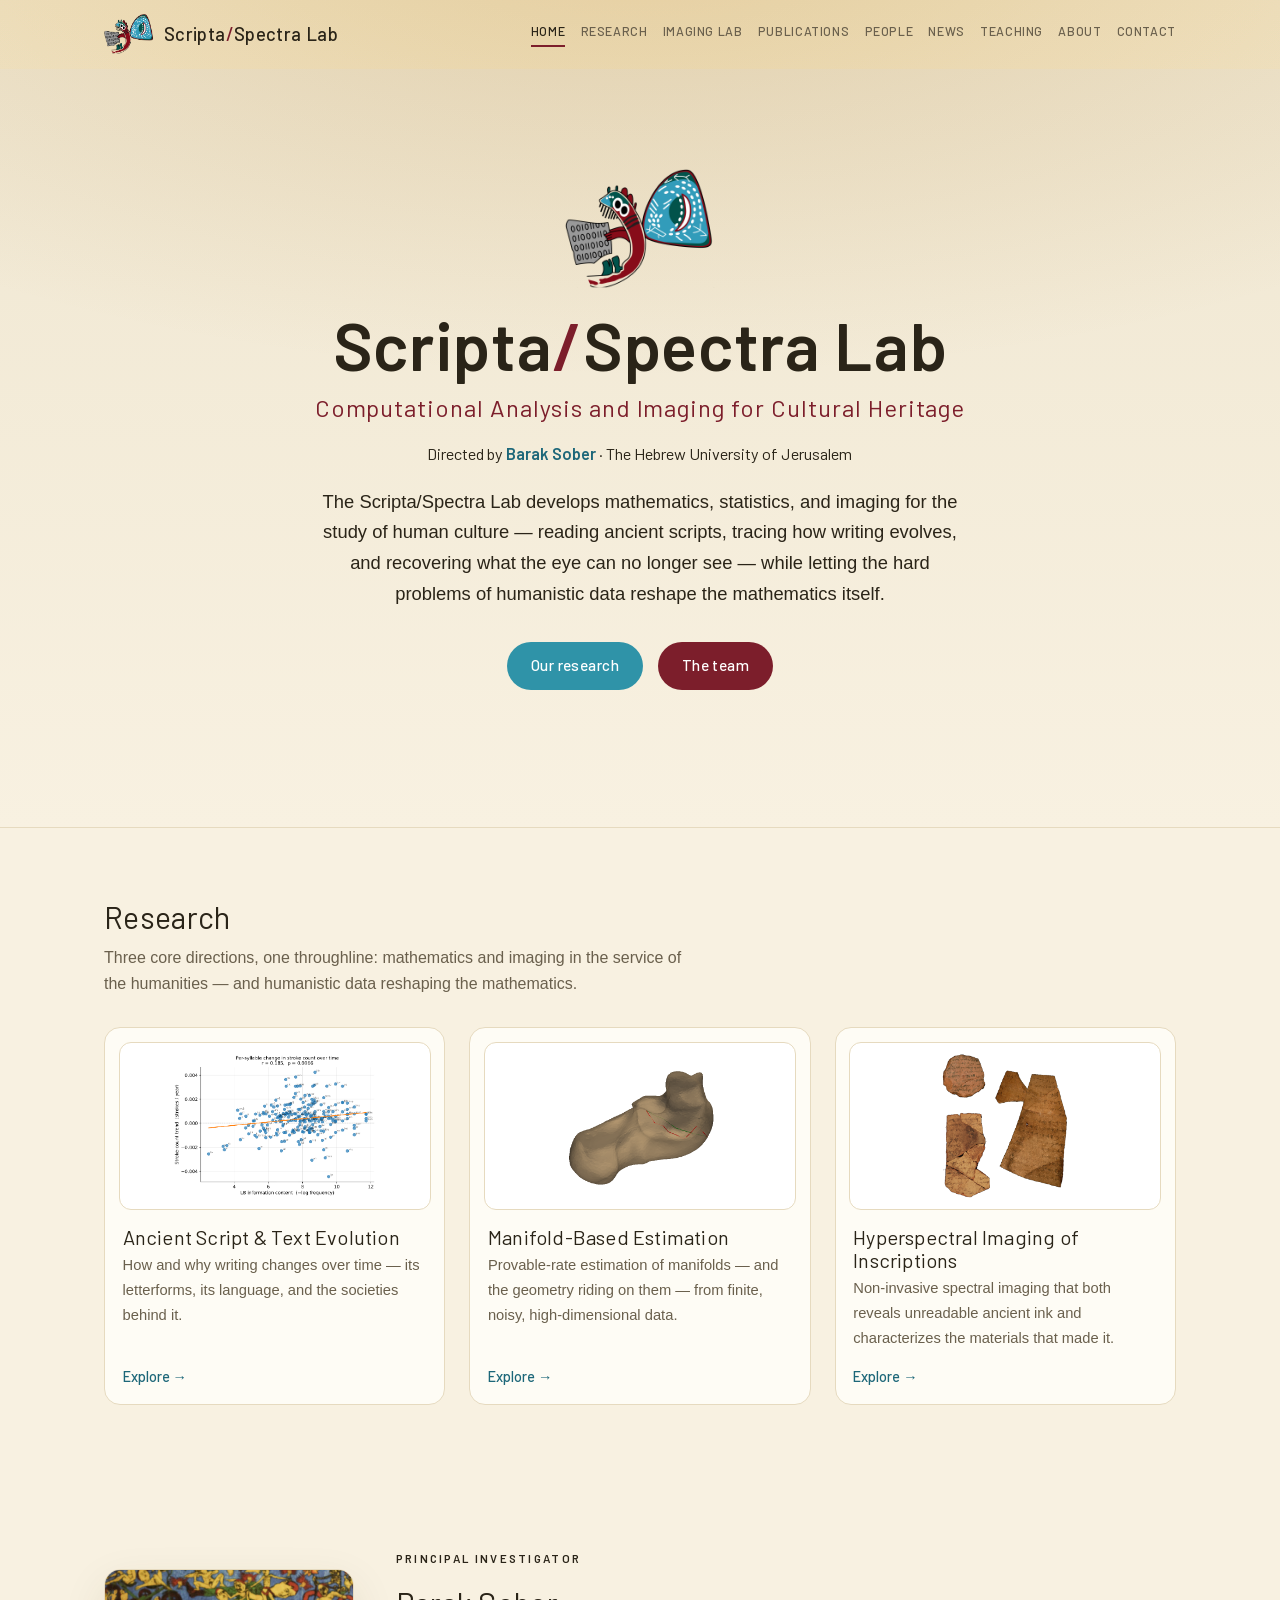
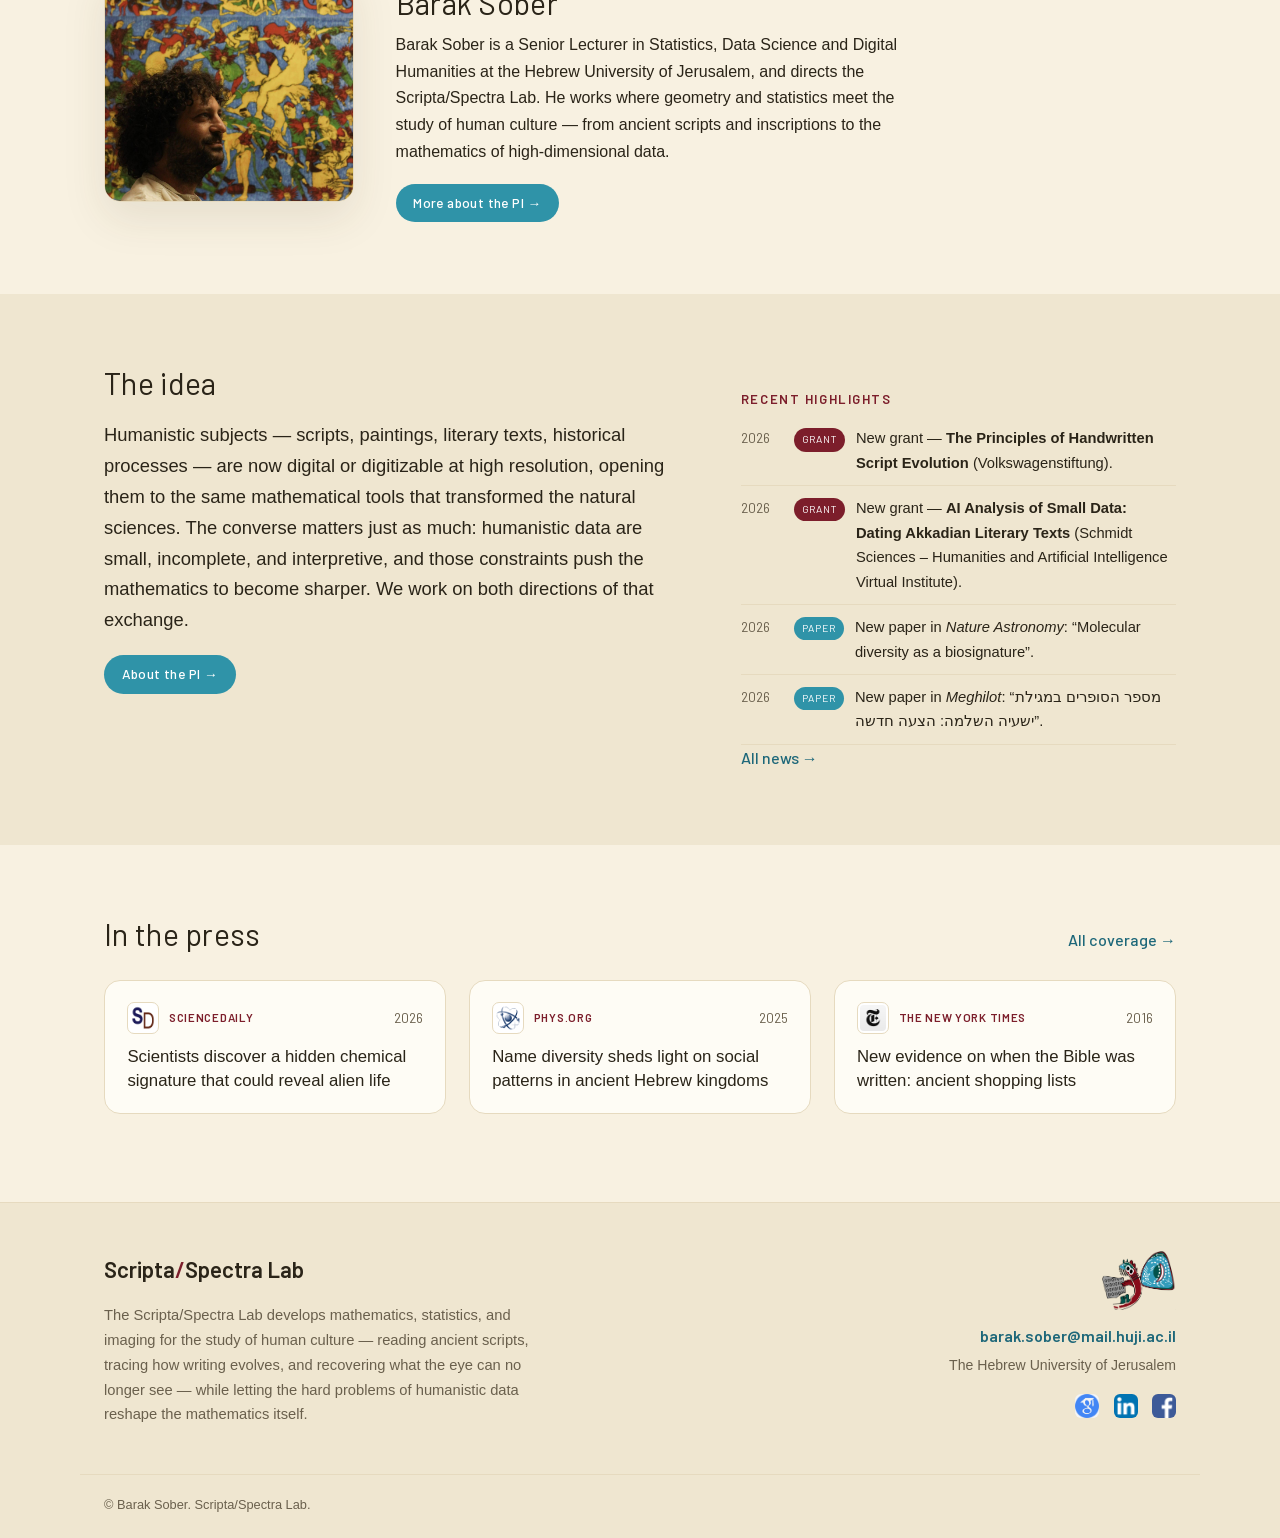
==== index.html @ 4db9761e "Make fully-scrolled header more transparent (max opacity 90%% -> 70%%) Co-Authored-By: Claude Opus 4" ====
<!DOCTYPE html>
<html lang="en">
<head>
<meta charset="utf-8">
<meta name="viewport" content="width=device-width, initial-scale=1">
<title>Home — Scripta/Spectra Lab</title>
<meta name="description" content="Scripta/Spectra Lab — Computational Analysis and Imaging for Cultural Heritage. Barak Sober, The Hebrew University of Jerusalem.">
<link rel="icon" href="assets/img/favicon_mascot.png">
<link rel="stylesheet" href="css/style.css?v=263c1870">
</head>
<body class="has-hero">
<header class="nav" id="nav">
  <div class="wrap nav-inner">
    <a class="brand" href="index.html">
      <img src="assets/img/logo_mascot.png" alt="" class="brand-mark">
      <span class="brand-txt">Scripta<span class="slash">/</span>Spectra&nbsp;Lab</span>
    </a>
    <button class="burger" aria-label="Menu" onclick="document.body.classList.toggle('open')">
      <span></span><span></span><span></span>
    </button>
    <nav class="links"><a class="active" href="index.html">Home</a><a class="" href="research.html">Research</a><a class="" href="imaging.html">Imaging Lab</a><a class="" href="publications.html">Publications</a><a class="" href="people.html">People</a><a class="" href="news.html">News</a><a class="" href="teaching.html">Teaching</a><a class="" href="about.html">About</a><a class="" href="contact.html">Contact</a></nav>
  </div>
</header>
<main>

<section class="hero">
  <div class="wrap hero-inner">
    <img src="assets/img/logo_mascot.png" alt="" class="hero-mascot">
    <h1 class="hero-name">Scripta<span class="slash">/</span>Spectra&nbsp;Lab</h1>
    <p class="hero-tag">Computational Analysis and Imaging for Cultural Heritage</p>
    <p class="hero-pi">Directed by <a href="about.html">Barak&nbsp;Sober</a> &middot; The Hebrew University of Jerusalem</p>
    <p class="hero-mission">The Scripta/Spectra Lab develops mathematics, statistics, and imaging for the study of human culture &mdash; reading ancient scripts, tracing how writing evolves, and recovering what the eye can no longer see &mdash; while letting the hard problems of humanistic data reshape the mathematics itself.</p>
    <div class="hero-cta">
      <a class="btn" href="research.html">Our research</a>
      <a class="btn alt" href="people.html">The team</a>
    </div>
  </div>
</section>

<section class="section">
  <div class="wrap">
    <h2 class="section-title reveal">Research</h2>
    <p class="section-lead reveal">Three core directions, one throughline: mathematics and imaging in the service of the humanities &mdash; and humanistic data reshaping the mathematics.</p>
    <div class="thrust-grid"><a class="thrust-card reveal" href="research.html#script-evolution">
          <div class="tc-img"><img src="assets/img/script_evolution.png" alt=""></div>
          <h3>Ancient Script &amp; Text Evolution</h3><p>How and why writing changes over time — its letterforms, its language, and the societies behind it.</p><span class="tc-go">Explore →</span>
        </a><a class="thrust-card reveal" href="research.html#manifold-estimation">
          <div class="tc-img"><img src="assets/img/paleo_a.png" alt=""></div>
          <h3>Manifold-Based Estimation</h3><p>Provable-rate estimation of manifolds — and the geometry riding on them — from finite, noisy, high-dimensional data.</p><span class="tc-go">Explore →</span>
        </a><a class="thrust-card reveal" href="research.html#spectra">
          <div class="tc-img"><img src="assets/img/inscriptions.png" alt=""></div>
          <h3>Hyperspectral Imaging of Inscriptions</h3><p>Non-invasive spectral imaging that both reveals unreadable ancient ink and characterizes the materials that made it.</p><span class="tc-go">Explore →</span>
        </a></div>
  </div>
</section>

<section class="section">
  <div class="wrap pi-band reveal">
    <img class="pi-photo" src="assets/img/bio_portrait.jpg" alt="Barak Sober">
    <div class="pi-text">
      <p class="eyebrow">Principal Investigator</p>
      <h2>Barak Sober</h2>
      <p>Barak Sober is a Senior Lecturer in Statistics, Data Science and Digital Humanities at the Hebrew University of Jerusalem, and directs the Scripta/Spectra Lab. He works where geometry and statistics meet the study of human culture &mdash; from ancient scripts and inscriptions to the mathematics of high-dimensional data.</p>
      <a class="btn small" href="about.html">More about the PI →</a>
    </div>
  </div>
</section>

<section class="section alt">
  <div class="wrap two-col">
    <div class="reveal">
      <h2 class="section-title">The idea</h2>
      <p class="prose-lg">Humanistic subjects &mdash; scripts, paintings, literary texts, historical processes &mdash; are now digital or digitizable at high resolution, opening them to the same mathematical tools that transformed the natural sciences. The converse matters just as much: humanistic data are small, incomplete, and interpretive, and those constraints push the mathematics to become sharper. We work on both directions of that exchange.</p>
      <a class="btn small" href="about.html">About the PI →</a>
    </div>
    <div class="reveal">
      <h3 class="mini-title">Recent highlights</h3>
      <ul class="highlights"><li><span class="hl-year">2026</span><span class="hl-kind grant">Grant</span><span class="hl-txt">New grant &mdash; <strong>The Principles of Handwritten Script Evolution</strong> (Volkswagenstiftung).</span></li><li><span class="hl-year">2026</span><span class="hl-kind grant">Grant</span><span class="hl-txt">New grant &mdash; <strong>AI Analysis of Small Data: Dating Akkadian Literary Texts</strong> (Schmidt Sciences – Humanities and Artificial Intelligence Virtual Institute).</span></li><li><span class="hl-year">2026</span><span class="hl-kind paper">Paper</span><span class="hl-txt">New paper in <em>Nature Astronomy</em>: &ldquo;Molecular diversity as a biosignature&rdquo;.</span></li><li><span class="hl-year">2026</span><span class="hl-kind paper">Paper</span><span class="hl-txt">New paper in <em>Meghilot</em>: &ldquo;מספר הסופרים במגילת ישעיה השלמה: הצעה חדשה&rdquo;.</span></li></ul>
      <a class="textlink" href="news.html">All news →</a>
    </div>
  </div>
</section>

<section class="section press-sec">
  <div class="wrap reveal">
    <div class="press-head">
      <h2 class="section-title">In the press</h2>
      <a class="textlink" href="news.html#media">All coverage →</a>
    </div>
    <div class="press-grid"><a class="press-card" href="https://www.sciencedaily.com/releases/2026/05/260511213146.htm" target="_blank" rel="noopener"><div class="pc-top"><img class="mi-fav" src="assets/img/fav_sciencedaily_com.png" alt=""><span class="pc-outlet">ScienceDaily</span><span class="pc-year">2026</span></div><p class="pc-title">Scientists discover a hidden chemical signature that could reveal alien life</p></a><a class="press-card" href="https://phys.org/news/2025-05-diversity-social-patterns-ancient-hebrew.html" target="_blank" rel="noopener"><div class="pc-top"><img class="mi-fav" src="assets/img/fav_phys_org.png" alt=""><span class="pc-outlet">Phys.org</span><span class="pc-year">2025</span></div><p class="pc-title">Name diversity sheds light on social patterns in ancient Hebrew kingdoms</p></a><a class="press-card" href="https://www.nytimes.com/2016/04/12/world/middleeast/new-evidence-onwhen-bible-was-written-ancient-shopping-lists.html" target="_blank" rel="noopener"><div class="pc-top"><img class="mi-fav" src="assets/img/fav_nytimes_com.png" alt=""><span class="pc-outlet">The New York Times</span><span class="pc-year">2016</span></div><p class="pc-title">New evidence on when the Bible was written: ancient shopping lists</p></a></div>
  </div>
</section>

</main>
<footer class="foot">
  <div class="wrap foot-grid">
    <div class="foot-brand">
      <div class="foot-word">Scripta<span class="slash">/</span>Spectra&nbsp;Lab</div>
      <p class="foot-mission">The Scripta/Spectra Lab develops mathematics, statistics, and imaging for the study of human culture &mdash; reading ancient scripts, tracing how writing evolves, and recovering what the eye can no longer see &mdash; while letting the hard problems of humanistic data reshape the mathematics itself.</p>
    </div>
    <div class="foot-right">
      <img src="assets/img/logo_mascot.png" alt="" class="foot-mascot">
      <a class="foot-mail" href="mailto:barak.sober@mail.huji.ac.il">barak.sober@mail.huji.ac.il</a>
      <div class="foot-affil">The Hebrew University of Jerusalem</div>
      <div class="social"><a href="https://scholar.google.co.il/citations?user=tEwLrjIAAAAJ&hl=iw&oi=ao" target="_blank" rel="noopener" aria-label="Google Scholar" title="Google Scholar"><img src="assets/img/icon_scholar.jpg" alt="Google Scholar"></a><a href="https://www.linkedin.com/in/baraksover/?originalSubdomain=il" target="_blank" rel="noopener" aria-label="LinkedIn" title="LinkedIn"><img src="assets/img/icon_linkedin.png" alt="LinkedIn"></a><a href="https://www.facebook.com/barakino" target="_blank" rel="noopener" aria-label="Facebook" title="Facebook"><img src="assets/img/icon_facebook.png" alt="Facebook"></a></div>
    </div>
  </div>
  <div class="wrap foot-copy">© Barak Sober. Scripta/Spectra Lab.</div>
</footer>
<script src="js/site.js?v=46c93499"></script>
</body>
</html>
---- css/style.css ----
/* ===========================================================================
   Scripta/Spectra Lab — site theme
   Palette drawn from the lab logo: teal, maroon, dark-green on warm parchment.
   Self-hosted Barlow (DIN-adjacent) for display/UI; Helvetica stack for reading.
   Light + dark aware, responsive, no dependencies.
   =========================================================================== */
@font-face{font-family:"Barlow";font-weight:300;font-style:normal;font-display:swap;
  src:url("../assets/fonts/barlow-300.woff2") format("woff2")}
@font-face{font-family:"Barlow";font-weight:400;font-style:normal;font-display:swap;
  src:url("../assets/fonts/barlow-400.woff2") format("woff2")}
@font-face{font-family:"Barlow";font-weight:500;font-style:normal;font-display:swap;
  src:url("../assets/fonts/barlow-500.woff2") format("woff2")}
@font-face{font-family:"Barlow";font-weight:600;font-style:normal;font-display:swap;
  src:url("../assets/fonts/barlow-600.woff2") format("woff2")}

/* Bright, warm desert-tan theme — light background, dark text, always (no dark mode). */
:root{
  color-scheme:only light;
  --teal:#2f93a8; --teal-d:#1d6779; --maroon:#7c1e2b; --green:#1d5e52; --gold:#a9761f;
  --bg:#f8f1e1; --bg-alt:#efe6d0; --card:#fefcf5; --ink:#2a2418; --muted:#6a604d;
  --line:#e6dabf; --shadow:0 16px 44px rgba(70,54,28,.10);
  --disp:"Barlow","DIN Alternate","Helvetica Neue",Arial,sans-serif;
  --body:"Helvetica Neue","Segoe UI",Helvetica,Arial,sans-serif;
  --maxw:1120px; --radius:16px;
}
*{box-sizing:border-box}
html{scroll-behavior:smooth}
html{overflow-x:hidden}
body{margin:0;background:var(--bg);color:var(--ink);font-family:var(--body);
  line-height:1.68;-webkit-font-smoothing:antialiased;overflow-x:hidden}
img{max-width:100%;display:block}
a{color:var(--teal-d);text-decoration:none}
a:hover{text-decoration:underline}
h1,h2,h3,h4{font-family:var(--disp);font-weight:400;line-height:1.15;letter-spacing:.01em;color:var(--ink)}
.wrap{max-width:var(--maxw);margin:0 auto;padding:0 1.5rem}
.narrow{max-width:780px}
.center{text-align:center}

/* ---- nav ---- */
/* --sc (0..1) is the "solidity" of the header: 0 = transparent, 1 = full background.
   Non-hero pages default to 1 (always solid); on hero pages JS ramps it with scroll. */
.nav{position:fixed;top:0;left:0;right:0;z-index:60;--sc:1;
  background:color-mix(in srgb, var(--bg) calc(var(--sc)*70%), transparent);
  border-bottom:1px solid color-mix(in srgb, var(--line) calc(var(--sc)*100%), transparent);
  box-shadow:0 4px 20px rgba(70,54,28, calc(var(--sc)*.06));
  -webkit-backdrop-filter:saturate(1.3) blur(calc(var(--sc)*10px));
  backdrop-filter:saturate(1.3) blur(calc(var(--sc)*10px))}
body.has-hero .nav{--sc:0}
.nav-inner{display:flex;align-items:center;justify-content:space-between;height:68px}
.brand{display:flex;align-items:center;gap:.6rem;color:var(--ink)}
.brand:hover{text-decoration:none;opacity:.85}
.brand-mark{height:40px;width:auto}
.brand-txt{font-family:var(--disp);font-weight:500;font-size:1.15rem;letter-spacing:.02em}
.brand-txt .slash{color:var(--maroon)}
.links{display:flex;gap:.95rem}
.links a{font-family:var(--disp);color:var(--muted);font-size:.78rem;
  letter-spacing:.05em;text-transform:uppercase;font-weight:500;white-space:nowrap}
.links a:hover{color:var(--ink);text-decoration:none}
.links a.active{color:var(--ink)}
.links a.active::after{content:"";display:block;height:2px;background:var(--maroon);margin-top:3px}
.burger{display:none;flex-direction:column;gap:5px;background:none;border:0;cursor:pointer;padding:6px}
.burger span{width:24px;height:2px;background:var(--ink);display:block}

/* ---- hero ---- */
.hero{min-height:92vh;display:flex;align-items:center;text-align:center;
  background:
    radial-gradient(1100px 460px at 50% -10%, color-mix(in srgb,var(--gold) 22%,transparent), transparent),
    linear-gradient(180deg, var(--bg-alt), var(--bg));
  border-bottom:1px solid var(--line)}
.hero-inner{padding-top:80px;padding-bottom:3rem;margin:0 auto;max-width:820px}
.hero-mascot{max-width:150px;margin:0 auto 1.1rem}
.hero-name{font-family:var(--disp);font-weight:600;font-size:clamp(1.9rem,7vw,4.2rem);
  margin:0 0 .35rem;letter-spacing:.01em;color:var(--ink);overflow-wrap:break-word;max-width:100%}
.hero-name .slash{color:var(--maroon)}
.hero-tag{font-family:var(--disp);font-size:clamp(1.1rem,2.4vw,1.5rem);color:var(--maroon);
  letter-spacing:.04em;margin:.2rem 0 .7rem}
.hero-pi{font-family:var(--disp);font-size:1.02rem;color:var(--ink);margin:0 0 1.2rem}
.hero-pi a{color:var(--teal-d);font-weight:600}
.hero-mission{font-size:1.15rem;color:var(--ink);max-width:640px;margin:0 auto 2rem}
.hero-cta{display:flex;gap:.9rem;justify-content:center;flex-wrap:wrap}

/* ---- buttons ---- */
.btn{display:inline-block;background:var(--teal);color:#fff;padding:.7rem 1.5rem;border-radius:40px;
  font-family:var(--disp);font-weight:500;letter-spacing:.03em;font-size:.95rem;transition:.15s}
.btn:hover{text-decoration:none;transform:translateY(-2px);box-shadow:0 10px 24px color-mix(in srgb,var(--teal) 45%,transparent)}
.btn.ghost{background:transparent;color:var(--ink);border:1.5px solid var(--line)}
.btn.ghost:hover{border-color:var(--teal);box-shadow:none}
.btn.alt{background:var(--maroon)}
.btn.alt:hover{box-shadow:0 10px 24px color-mix(in srgb,var(--maroon) 42%,transparent)}
.btn.small{padding:.5rem 1.1rem;font-size:.85rem}
.textlink{font-family:var(--disp);font-weight:500;color:var(--teal-d)}
.eyebrow{font-family:var(--disp);text-transform:uppercase;letter-spacing:.2em;font-size:.72rem;
  font-weight:600;color:var(--maroon);margin:0 0 .8rem}

/* ---- sections ---- */
.section{padding:4.5rem 0}
.section.alt{background:var(--bg-alt)}
#media{scroll-margin-top:84px}
.page-hero{padding:8rem 0 2.4rem;background:var(--bg-alt);border-bottom:1px solid var(--line)}
.page-hero h1{font-size:clamp(2.4rem,5vw,3.4rem);margin:.2rem 0 .5rem}
.page-lead{color:var(--muted);font-size:1.08rem;max-width:64ch;margin:.3rem 0}
.section-title{font-size:1.9rem;margin:0 0 .6rem}
.section-lead{color:var(--muted);max-width:66ch;margin:0 0 1.8rem}
.mini-title{font-family:var(--disp);text-transform:uppercase;letter-spacing:.12em;font-size:.82rem;
  font-weight:600;color:var(--maroon);margin:1.6rem 0 .6rem}
.prose p{margin:0 0 1.1rem;max-width:70ch}.prose a{font-weight:600}
.prose-lg{font-size:1.15rem;max-width:60ch}
.two-col{display:grid;grid-template-columns:1.15fr .85fr;gap:3rem;align-items:start}

/* ---- chips ---- */
.chips{display:flex;flex-wrap:wrap;gap:.55rem}
.chips.center{justify-content:center}
.chip{font-family:var(--disp);font-size:.8rem;letter-spacing:.03em;padding:.35rem .9rem;border-radius:30px;
  border:1px solid var(--line);color:var(--muted);background:var(--card)}

/* ---- home thrust cards ---- */
.thrust-grid{display:grid;grid-template-columns:repeat(3,1fr);gap:1.5rem;margin-top:1.4rem}
.thrust-card{background:var(--card);border:1px solid var(--line);border-radius:var(--radius);
  overflow:hidden;color:var(--ink);transition:.18s;display:flex;flex-direction:column}
.thrust-card:hover{transform:translateY(-6px);text-decoration:none;box-shadow:var(--shadow);border-color:var(--teal)}
.tc-img{height:168px;margin:.85rem .85rem 0;background:#fff;border:1px solid var(--line);
  border-radius:12px;overflow:hidden;display:flex;align-items:center;justify-content:center;padding:.6rem}
.tc-img img{width:100%;height:100%;object-fit:contain;border-radius:6px}
.thrust-card h3{font-size:1.25rem;margin:1rem 1.1rem .3rem}
.thrust-card p{margin:0 1.1rem;color:var(--muted);font-size:.92rem;flex:1}
.tc-go{display:block;padding:.9rem 1.1rem;color:var(--teal-d);font-family:var(--disp);font-weight:500;font-size:.9rem}

/* ---- home highlights ---- */
.highlights{list-style:none;margin:0;padding:0}
.highlights li{display:flex;align-items:baseline;gap:.7rem;padding:.6rem 0;border-bottom:1px solid var(--line)}
.hl-year{font-family:var(--disp);color:var(--muted);font-size:.85rem;min-width:2.6rem}
.hl-kind{font-family:var(--disp);font-size:.65rem;text-transform:uppercase;letter-spacing:.08em;
  padding:.18rem .5rem;border-radius:20px;color:#fff;white-space:nowrap}
.hl-kind.grant{background:var(--maroon)} .hl-kind.paper{background:var(--teal)}
.hl-kind.talk{background:var(--green)} .hl-kind.milestone{background:var(--gold);color:#241a00}
.hl-txt{font-size:.92rem}
.funders-sec{padding:3rem 0}

/* ---- home: principal investigator ---- */
.pi-band{display:grid;grid-template-columns:250px 1fr;gap:2.6rem;align-items:center}
.pi-photo{width:250px;height:auto;border-radius:var(--radius);box-shadow:var(--shadow);border:1px solid var(--line)}
.pi-text h2{font-size:1.9rem;margin:.2rem 0 .7rem}
.pi-text p{color:var(--ink);max-width:60ch;margin:0 0 1.1rem}

/* ---- home: in the press ---- */
.press-head{display:flex;justify-content:space-between;align-items:baseline;flex-wrap:wrap;gap:.5rem}
.press-grid{display:grid;grid-template-columns:repeat(3,1fr);gap:1.4rem;margin-top:1.2rem}
.press-card{background:var(--card);border:1px solid var(--line);border-radius:var(--radius);
  padding:1.3rem 1.4rem;color:var(--ink);transition:.18s;display:flex;flex-direction:column;gap:.7rem}
.press-card:hover{transform:translateY(-5px);text-decoration:none;box-shadow:var(--shadow);border-color:var(--teal)}
.pc-top{display:flex;align-items:center;gap:.6rem}
.pc-top .mi-fav{width:32px;height:32px;border-radius:7px;object-fit:contain;background:#fff;
  border:1px solid var(--line);padding:2px;flex-shrink:0}
.pc-outlet{font-family:var(--disp);font-size:.72rem;text-transform:uppercase;letter-spacing:.06em;
  color:var(--maroon);font-weight:600}
.pc-year{margin-left:auto;color:var(--muted);font-family:var(--disp);font-size:.85rem}
.pc-title{margin:0;font-size:1.05rem;line-height:1.4}

/* ---- research sections ---- */
.rs-list .wrap{display:flex;flex-direction:column;gap:4rem}
.rs{display:grid;grid-template-columns:400px 1fr;gap:2.6rem;align-items:center;scroll-margin-top:90px}
.rs.alt{grid-template-columns:1fr 400px}.rs.alt .rs-media{order:2}
.rs-media img{border-radius:var(--radius);border:1px solid var(--line);background:var(--card);box-shadow:var(--shadow)}
.rs-media.twin{display:flex;gap:.8rem;align-items:flex-end;justify-content:center}
.rs-media.twin img{max-width:49%;box-shadow:none}
.rs-num{font-family:var(--disp);font-size:2.4rem;color:var(--teal);opacity:.5;font-weight:300}
.rs-body h2{font-size:1.9rem;margin:.2rem 0 .5rem}
.rs-tag{font-family:var(--disp);color:var(--maroon);font-size:1.05rem;margin:0 0 1rem}
.rs-body p{color:var(--ink)}
.kws{display:flex;flex-wrap:wrap;gap:.45rem;margin:1rem 0}
.kw{font-family:var(--disp);font-size:.75rem;letter-spacing:.02em;padding:.28rem .7rem;border-radius:20px;
  background:color-mix(in srgb,var(--teal) 14%,transparent);color:var(--teal-d)}
.rs-fund,.rs-collab{font-size:.88rem;color:var(--muted);margin:.4rem 0 0}
.rs-collab strong,.rs-fund strong{color:var(--ink)}
.rs-cta{display:inline-block;margin-top:.7rem;font-family:var(--disp);font-weight:600}

/* ---- news: in the media ---- */
.media-list{display:flex;flex-direction:column;gap:.2rem;margin-top:1rem}
.media-item{display:grid;grid-template-columns:auto 1fr auto;gap:.2rem 1rem;align-items:center;
  padding:.8rem 1rem;border-radius:10px;color:var(--ink);border:1px solid transparent;transition:.15s}
.media-item:hover{text-decoration:none;background:var(--card);border-color:var(--line);box-shadow:var(--shadow)}
.mi-fav{grid-column:1;grid-row:1 / span 2;width:34px;height:34px;border-radius:7px;
  object-fit:contain;background:#fff;border:1px solid var(--line);padding:2px}
.mi-outlet{grid-column:2;font-family:var(--disp);font-size:.72rem;text-transform:uppercase;
  letter-spacing:.06em;color:var(--maroon);font-weight:600}
.mi-title{grid-column:2;font-size:.98rem}
.mi-year{grid-column:3;grid-row:1 / span 2;color:var(--muted);font-family:var(--disp);align-self:center}

/* ---- matherapy videos ---- */
.matherapy-grid{display:grid;grid-template-columns:1.1fr 1fr;gap:2rem;align-items:start;margin-top:.6rem}
.matherapy{max-width:none}
.mt-videos{display:flex;flex-direction:column;gap:1.2rem}
.mt-video{display:block;color:var(--ink)}
.mt-video:hover{text-decoration:none}
.mt-poster{position:relative;display:block;aspect-ratio:16/9;border-radius:12px;overflow:hidden;
  border:1px solid var(--line);box-shadow:var(--shadow);background:#000}
.mt-poster img{width:100%;height:100%;object-fit:cover;transition:.3s}
.mt-video:hover .mt-poster img{transform:scale(1.04);opacity:.9}
.mt-play{position:absolute;inset:0;margin:auto;width:64px;height:64px;display:flex;align-items:center;
  justify-content:center;background:rgba(124,30,43,.9);color:#fff;border-radius:50%;font-size:1.4rem;
  padding-left:5px;box-shadow:0 6px 20px rgba(0,0,0,.4)}
.mt-video:hover .mt-play{background:var(--maroon)}
.mt-cap{display:block;margin-top:.5rem;font-family:var(--disp);font-weight:500;font-size:.9rem;color:var(--muted)}

/* ---- contact: CDH logo ---- */
.cc-cdh{display:block;margin:1.6rem auto 0;max-width:320px}
.cc-cdh img{width:100%;height:auto}
.cc-cdh:hover{opacity:.85}

/* ---- imaging lab ---- */
.methods{display:grid;grid-template-columns:1fr 1fr;gap:1.4rem;margin-top:1.2rem}
.method{background:var(--card);border:1px solid var(--line);border-radius:var(--radius);
  padding:1.4rem 1.6rem;border-top:4px solid var(--teal)}
.method h3{font-size:1.25rem;margin:0 0 .5rem}
.method p{margin:0;color:var(--muted)}
.method h3{display:flex;flex-wrap:wrap;align-items:center;gap:.5rem}
.method .dev{font-family:var(--disp);font-size:.58rem;text-transform:uppercase;letter-spacing:.08em;
  color:#fff;background:var(--gold);padding:.14rem .5rem;border-radius:10px;white-space:nowrap;font-weight:600}
.doc-form{background:var(--card);border:1px solid var(--line);border-radius:var(--radius);
  padding:1.8rem;box-shadow:var(--shadow);margin-top:1.2rem}
.doc-form label{display:block;font-family:var(--disp);font-weight:500;font-size:.85rem;
  color:var(--ink);margin-bottom:1rem}
.doc-form .ff.two{display:grid;grid-template-columns:1fr 1fr;gap:1rem}
.doc-form input,.doc-form textarea{width:100%;margin-top:.35rem;padding:.6rem .8rem;
  border:1px solid var(--line);border-radius:9px;background:var(--bg);color:var(--ink);
  font-family:var(--body);font-size:.95rem}
.doc-form input:focus,.doc-form textarea:focus{outline:2px solid var(--teal);border-color:transparent}
.doc-form button{margin-top:.4rem;cursor:pointer;border:0}
.form-note{color:var(--muted);font-size:.82rem;margin:.8rem 0 0}
.feat-banner{display:grid;grid-template-columns:1.05fr 1fr;gap:2.4rem;align-items:center;
  background:var(--card);border:1px solid var(--line);border-radius:var(--radius);
  padding:1.8rem;box-shadow:var(--shadow);margin:1.2rem 0 1.8rem}
.feat-banner.flip .fb-media{order:2}
.fb-media{display:flex;justify-content:center}
.fb-media img{border-radius:12px;width:100%;max-height:340px;object-fit:contain;
  background:#fff;border:1px solid var(--line)}
.fb-kicker{font-family:var(--disp);text-transform:uppercase;letter-spacing:.14em;font-size:.72rem;
  font-weight:600;color:var(--maroon)}
.fb-body h3{font-size:1.7rem;margin:.3rem 0 .7rem}
.fb-body p{color:var(--ink);margin:0 0 .8rem;max-width:60ch}
.feat-grid{display:grid;grid-template-columns:1fr 1fr;gap:1.6rem;margin-top:1.2rem}
.feat{background:var(--card);border:1px solid var(--line);border-radius:var(--radius);overflow:hidden}
.feat-media{display:flex;gap:.4rem;padding:.8rem;background:var(--bg-alt)}
.feat-media img{max-height:150px;border-radius:8px}
.feat-body{padding:1.2rem 1.4rem}.feat-body h3{font-size:1.3rem;margin:0 0 .5rem}
.feat-body p{margin:0;color:var(--muted);font-size:.95rem}
.brief-list{list-style:none;padding:0;margin:0}
.brief-list li{padding:1rem 0;border-bottom:1px solid var(--line);color:var(--muted)}
.brief-list strong{color:var(--ink)}

/* ---- publications ---- */
.stats{display:flex;gap:1rem;flex-wrap:wrap;margin-bottom:2rem}
.stat{background:var(--card);border:1px solid var(--line);border-radius:14px;padding:1rem 1.4rem;flex:1 1 130px}
.stat b{display:block;font-family:var(--disp);font-size:1.8rem;color:var(--teal-d)}
.stat span{color:var(--muted);font-size:.84rem}
.leg{display:inline-block;font-size:.82rem;color:var(--muted)}
.sel-grid{display:grid;grid-template-columns:repeat(auto-fit,minmax(220px,1fr));gap:1rem;margin-bottom:1rem}
.sel-card{background:var(--card);border:1px solid var(--line);border-left:4px solid var(--gold);border-radius:10px;
  padding:1rem 1.1rem;color:var(--ink);display:flex;flex-direction:column;gap:.3rem;transition:.15s}
.sel-card:hover{text-decoration:none;transform:translateY(-3px);box-shadow:var(--shadow)}
.sel-venue{font-family:var(--disp);font-size:.72rem;text-transform:uppercase;letter-spacing:.06em;color:var(--maroon)}
.sel-title{font-weight:600;font-size:.95rem;line-height:1.35}
.sel-year{color:var(--muted);font-size:.82rem}
.pubsec{font-size:1.5rem;margin:2.4rem 0 .8rem;padding-bottom:.4rem;border-bottom:2px solid var(--line)}
.pubsec-n{font-family:var(--disp);font-size:.9rem;color:var(--muted)}
.pub-list{list-style:none;margin:0;padding:0}
.pub{display:grid;grid-template-columns:64px 1fr;gap:1rem;padding:1rem 0;border-bottom:1px solid var(--line);
  scroll-margin-top:90px}
.pub-year{font-family:var(--disp);color:var(--muted);padding-top:.1rem}
.pub.is-sel{border-left:3px solid var(--gold);padding-left:.9rem;margin-left:-.9rem;border-radius:2px}
.pf{font-weight:700;margin-right:.25rem}.pf.star{color:var(--gold)}.pf.eq{color:var(--maroon)}
.pub-title{font-weight:600;font-size:1.02rem}
.he-tag{font-family:var(--disp);font-size:.65rem;text-transform:uppercase;letter-spacing:.05em;
  color:var(--muted);border:1px solid var(--line);padding:.05rem .35rem;border-radius:10px}
.pub-meta{display:block;color:var(--muted);font-size:.9rem;margin-top:.2rem}
.pub-venue{font-style:italic}
.pub-inote{color:var(--muted);font-style:italic}

/* ---- people ---- */
.lead-row{display:flex;gap:1.4rem;flex-wrap:wrap;margin-bottom:2.4rem}
.member{display:flex;align-items:center;gap:1rem;background:var(--card);border:1px solid var(--line);
  border-radius:14px;padding:1rem 1.2rem}
.lead-row .member{flex:1 1 320px}
.member-grid{display:grid;grid-template-columns:repeat(auto-fill,minmax(280px,1fr));gap:1rem}
.avatar{width:56px;height:56px;border-radius:50%;display:flex;align-items:center;justify-content:center;
  font-family:var(--disp);font-weight:600;color:#fff;font-size:1.1rem;flex-shrink:0}
.av-teal{background:var(--teal)}.av-maroon{background:var(--maroon)}.av-green{background:var(--green)}
.m-photo{width:64px;height:64px;border-radius:50%;object-fit:cover;flex-shrink:0}
.lead-row .m-photo,.lead-row .avatar{width:76px;height:76px}
.m-info{display:flex;flex-direction:column;gap:.1rem}
.m-name{font-family:var(--disp);font-weight:600;font-size:1.05rem}
.m-role{color:var(--teal-d);font-size:.85rem;font-family:var(--disp)}
.m-sub{color:var(--muted);font-size:.82rem}
.note{color:var(--muted);font-size:.88rem;font-style:italic;margin-top:1rem}
.alumni{list-style:none;padding:0;margin:0}
.alumni li{padding:.7rem 0;border-bottom:1px solid var(--line);display:flex;align-items:baseline;
  gap:.5rem;flex-wrap:wrap}
.al-name{font-family:var(--disp);font-weight:600}
.al-deg{font-family:var(--disp);font-size:.7rem;text-transform:uppercase;letter-spacing:.05em;
  color:#fff;background:var(--green);padding:.1rem .45rem;border-radius:10px}
.al-st{color:var(--muted);font-size:.85rem}
.al-now{color:var(--teal-d);font-size:.9rem}
.cv-pointer{color:var(--muted);font-size:.9rem;margin-top:1.2rem}

/* ---- news ---- */
.news-year{font-size:1.6rem;margin:1.8rem 0 .6rem;color:var(--teal-d)}
.news-list{list-style:none;padding:0;margin:0}
.news-list li{display:flex;gap:.9rem;align-items:baseline;padding:.7rem 0;border-bottom:1px solid var(--line)}

/* ---- teaching ---- */
.course-list{list-style:none;padding:0;margin:0}
.course-list li{padding:.9rem 1.1rem;background:var(--card);border:1px solid var(--line);border-radius:10px;
  margin-bottom:.6rem;font-size:1rem}
.course-online{display:block;background:var(--card);border:1px solid var(--line);border-left:4px solid var(--teal);
  border-radius:12px;padding:1.2rem 1.4rem;color:var(--ink)}
.course-online:hover{text-decoration:none;box-shadow:var(--shadow)}
.co-name{display:block;font-family:var(--disp);font-weight:600;font-size:1.1rem;color:var(--teal-d)}
.co-desc{color:var(--muted);font-size:.92rem}

/* ---- about ---- */
.about-grid{display:grid;grid-template-columns:300px 1fr;gap:3rem;align-items:start}
.about-photo img{border-radius:var(--radius);box-shadow:var(--shadow)}
.scholar{display:flex;gap:1rem;margin:1rem 0}
.scholar span{font-size:.85rem;color:var(--muted)}.scholar b{font-family:var(--disp);color:var(--teal-d);font-size:1.1rem}
.edu,.awards{list-style:none;padding:0;margin:0}
.edu li,.awards li{padding:.5rem 0;border-bottom:1px solid var(--line);font-size:.95rem}
.aw-year{font-family:var(--disp);color:var(--muted);margin-right:.7rem}
.music-grid{display:grid;grid-template-columns:repeat(auto-fit,minmax(180px,1fr));gap:1.2rem;margin:1.2rem 0 2rem}
.music-card{border-radius:14px;overflow:hidden;background:var(--card);border:1px solid var(--line);color:var(--ink);transition:.18s}
.music-card:hover{transform:translateY(-5px);text-decoration:none;box-shadow:var(--shadow)}
.mc-img{aspect-ratio:1;overflow:hidden}.mc-img img{width:100%;height:100%;object-fit:cover;transition:.4s}
.music-card:hover .mc-img img{transform:scale(1.06)}
.mc-cap{display:flex;justify-content:space-between;padding:.7rem .9rem;font-family:var(--disp);font-weight:500}
.mc-go{color:var(--maroon)}
.matherapy{max-width:72ch}

/* ---- contact ---- */
.contact-card{background:var(--card);border:1px solid var(--line);border-radius:var(--radius);
  padding:2.2rem;box-shadow:var(--shadow);text-align:center}
.cc-mark{height:90px;margin:0 auto 1rem}
.contact-card address{font-style:normal;line-height:1.9}
.cc-mail{font-size:1.15rem;margin:1rem 0}
.c-note{margin-top:1.4rem;color:var(--muted);text-align:center}
.social{display:flex;gap:.9rem;justify-content:center;margin-top:1rem}
.social img{width:28px;height:28px;border-radius:6px;transition:.15s}
.social a:hover img{transform:translateY(-3px)}
.social-lg img{width:34px;height:34px}

/* ---- footer ---- */
.foot{background:var(--bg-alt);border-top:1px solid var(--line);padding:3rem 0 1.4rem;margin-top:1rem}
.foot-grid{display:grid;grid-template-columns:1.3fr .7fr;gap:2rem;align-items:start}
.foot-word{font-family:var(--disp);font-weight:600;font-size:1.4rem;color:var(--ink);margin-bottom:.7rem}
.foot-word .slash{color:var(--maroon)}
.foot-mission{color:var(--muted);font-size:.92rem;max-width:52ch}
.foot-right{text-align:right}
.foot-mascot{width:74px;height:auto;margin:0 0 .8rem auto;display:block}
.foot-mail{display:block;font-family:var(--disp);font-weight:600;color:var(--teal-d);margin-bottom:.3rem}
.foot-affil{color:var(--muted);font-size:.88rem;margin-bottom:.8rem}
.foot .social{justify-content:flex-end}.foot .social img{width:24px;height:24px}
.foot-copy{color:var(--muted);font-size:.8rem;margin-top:2rem;padding-top:1.2rem;border-top:1px solid var(--line)}

/* ---- reveal ---- */
.reveal{opacity:0;transform:translateY(22px);transition:opacity .7s ease,transform .7s ease}
.reveal.in{opacity:1;transform:none}
@media (prefers-reduced-motion:reduce){.reveal{opacity:1;transform:none;transition:none}}

/* ---- responsive ---- */
@media (max-width:900px){
  .thrust-grid,.press-grid{grid-template-columns:1fr}
  .pi-band{grid-template-columns:1fr;gap:1.4rem;text-align:center}
  .pi-photo{margin:0 auto;max-width:230px}
  .foot-right{text-align:left}.foot-mascot{margin:0 0 .8rem 0}
  .two-col,.about-grid,.foot-grid{grid-template-columns:1fr;gap:1.6rem}
  .feat-grid,.feat-banner{grid-template-columns:1fr}
  .feat-banner .fb-media,.feat-banner.flip .fb-media{order:2}
  .methods,.doc-form .ff.two,.matherapy-grid{grid-template-columns:1fr}
  .rs,.rs.alt{grid-template-columns:1fr;gap:1.4rem}.rs.alt .rs-media{order:0}
  .foot-right{text-align:left}.foot .social{justify-content:flex-start}
  .about-photo img{max-width:280px}
}
@media (max-width:760px){
  .burger{display:flex}          /* menu button on the right, brand on the left */
  .links{position:fixed;inset:68px 0 auto 0;flex-direction:column;gap:0;background:var(--bg);
    border-bottom:1px solid var(--line);transform:translateY(-140%);transition:.3s;box-shadow:var(--shadow)}
  body.open .links{transform:none}
  .links a{padding:.95rem 1.5rem;color:var(--ink)!important}
  .pub{grid-template-columns:52px 1fr;gap:.7rem}
  .brand-txt{font-size:1rem}
}
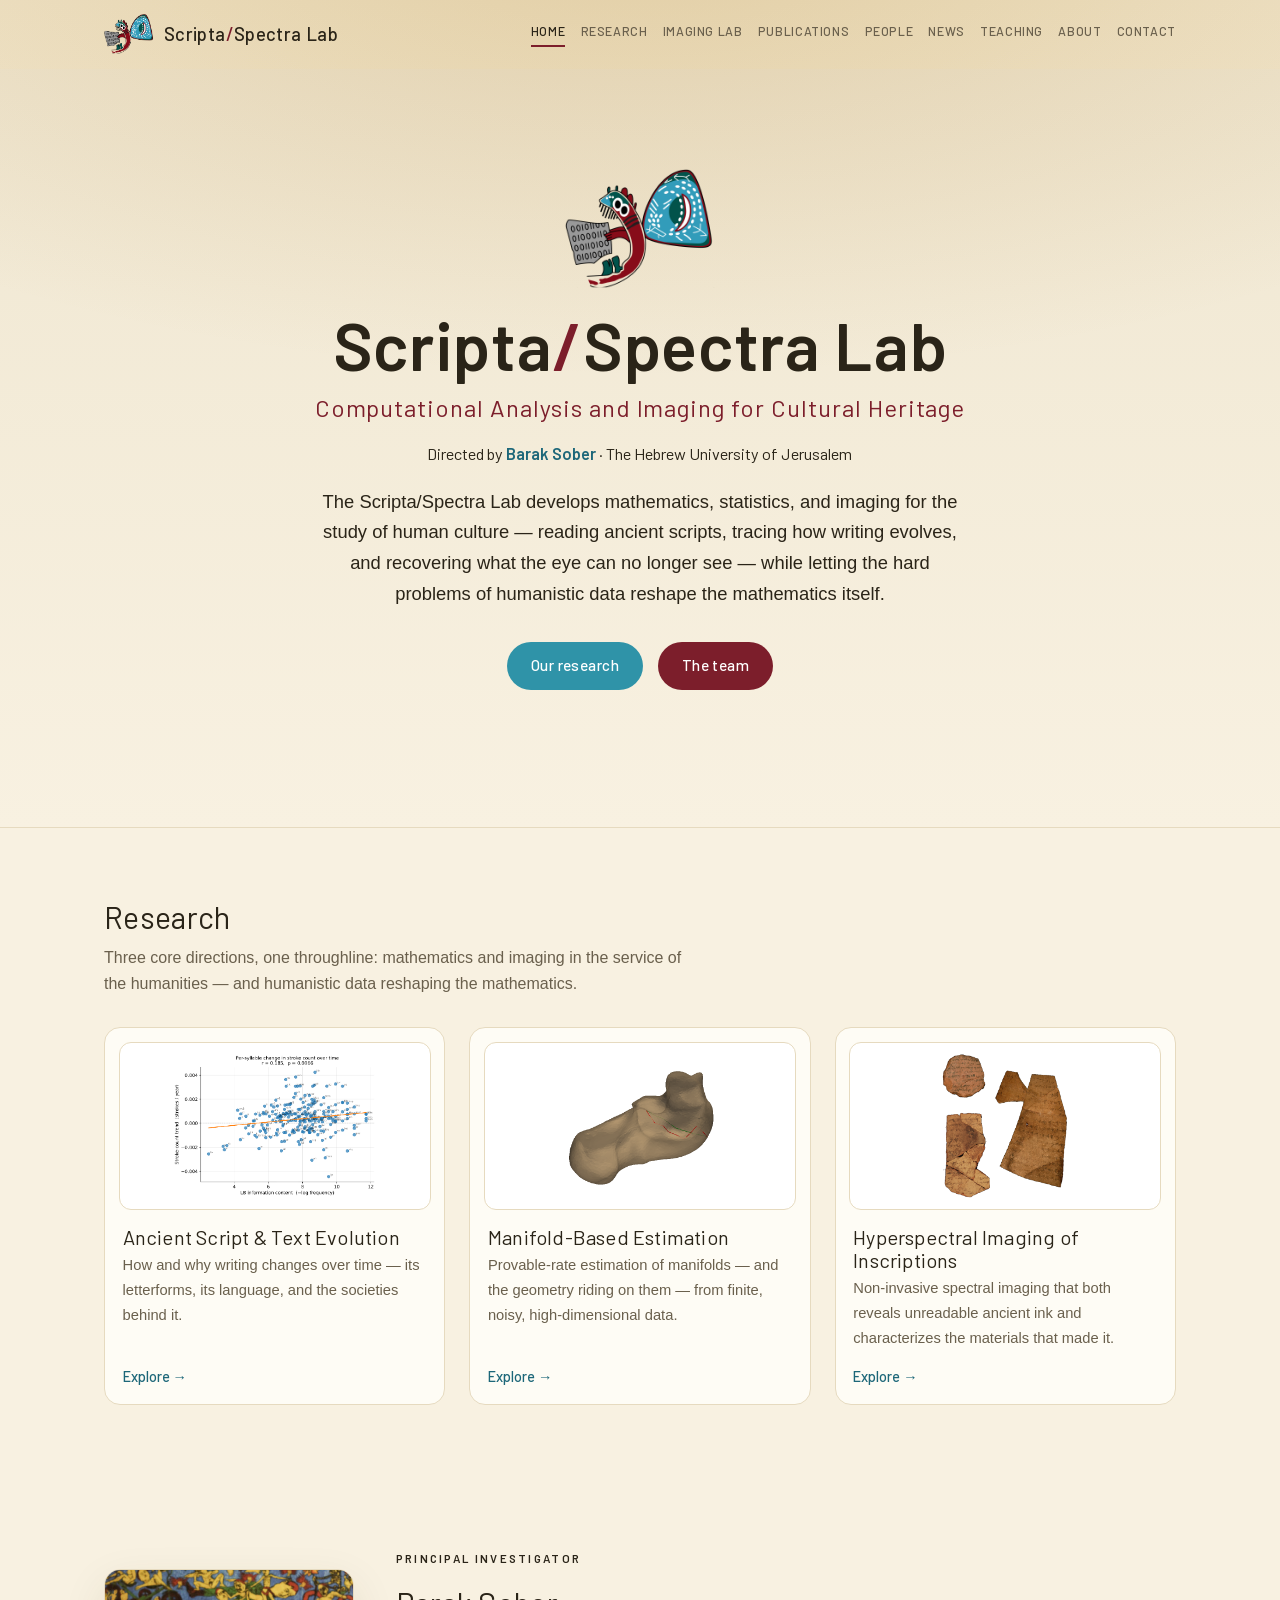
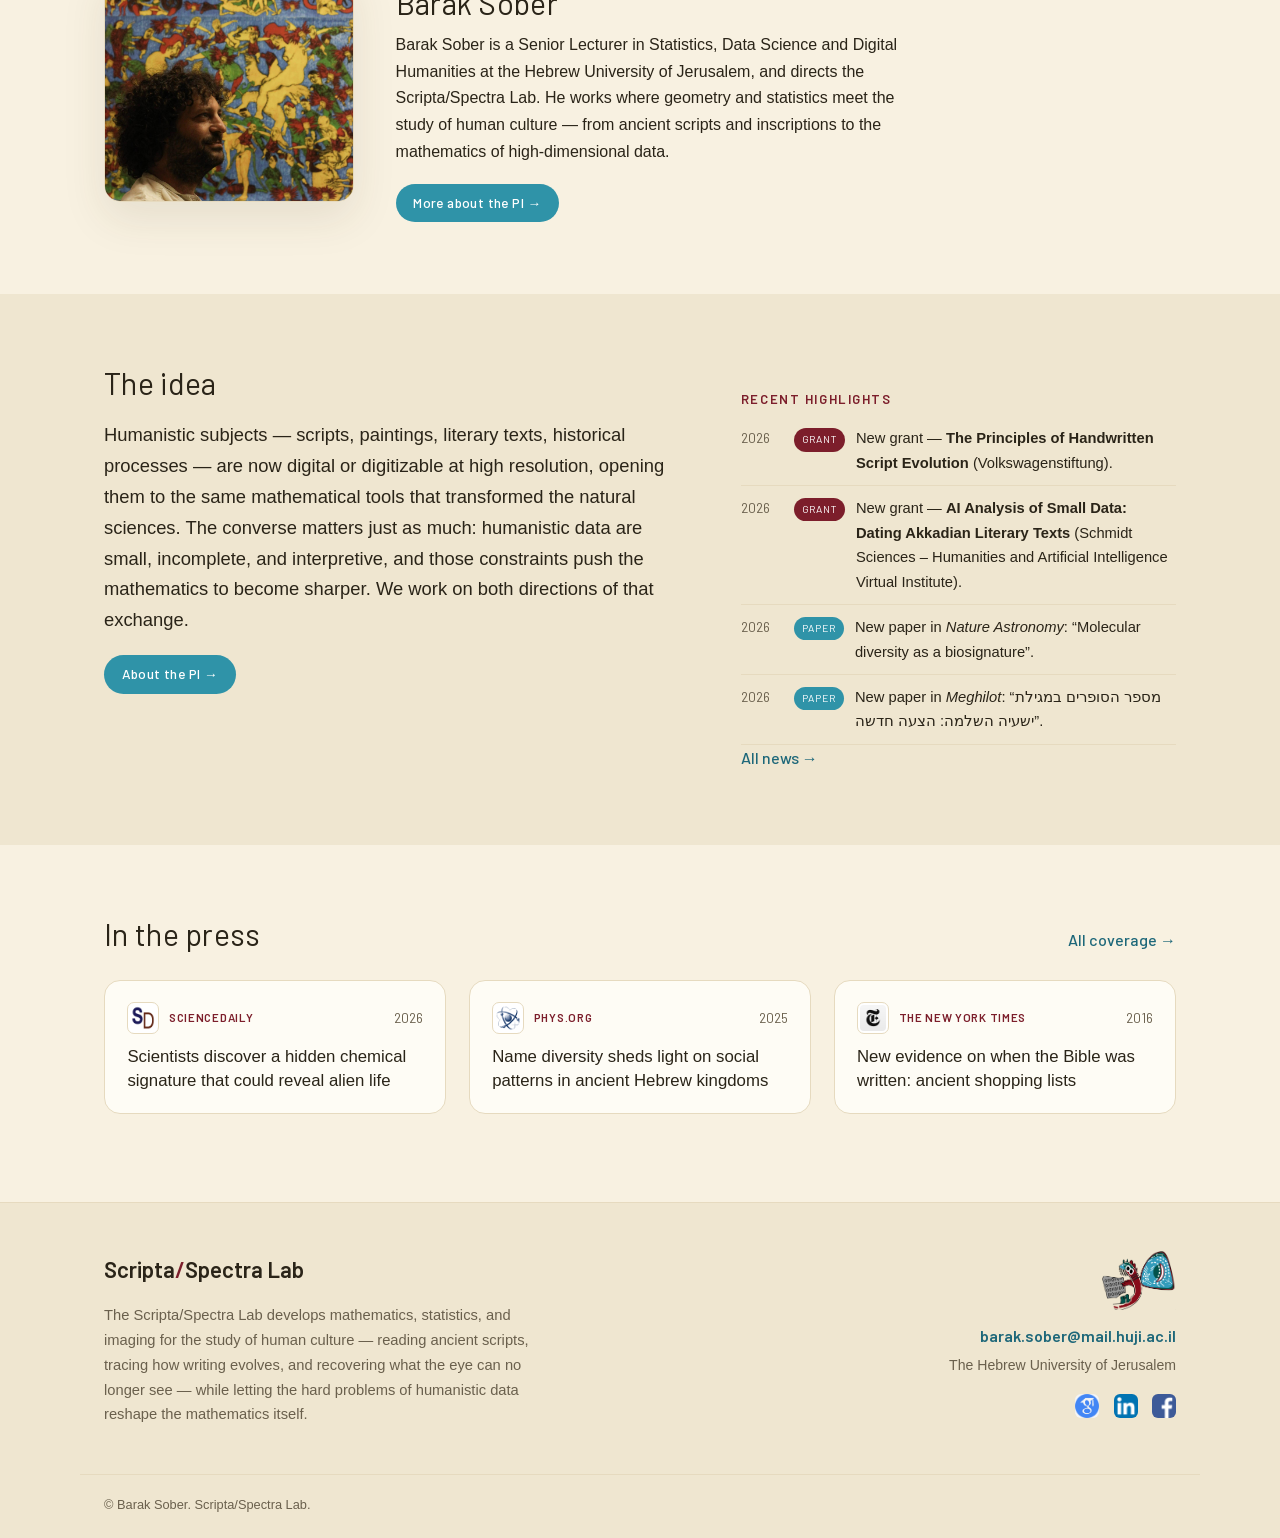
==== commit 45347e3e: "Header: cut blur (10px->3px) and opacity (50%%->42%%) so it reads transparent on all pages Co-Author" ====
--- a/index.html
+++ b/index.html
@@ -6,7 +6,7 @@
 <title>Home — Scripta/Spectra Lab</title>
 <meta name="description" content="Scripta/Spectra Lab — Computational Analysis and Imaging for Cultural Heritage. Barak Sober, The Hebrew University of Jerusalem.">
 <link rel="icon" href="assets/img/favicon_mascot.png">
-<link rel="stylesheet" href="css/style.css?v=263c1870">
+<link rel="stylesheet" href="css/style.css?v=e87c0e6e">
 </head>
 <body class="has-hero">
 <header class="nav" id="nav">
--- a/css/style.css
+++ b/css/style.css
@@ -40,11 +40,11 @@
 /* --sc (0..1) is the "solidity" of the header: 0 = transparent, 1 = full background.
    Non-hero pages default to 1 (always solid); on hero pages JS ramps it with scroll. */
 .nav{position:fixed;top:0;left:0;right:0;z-index:60;--sc:1;
-  background:color-mix(in srgb, var(--bg) calc(var(--sc)*70%), transparent);
+  background:color-mix(in srgb, var(--bg) calc(var(--sc)*42%), transparent);
   border-bottom:1px solid color-mix(in srgb, var(--line) calc(var(--sc)*100%), transparent);
   box-shadow:0 4px 20px rgba(70,54,28, calc(var(--sc)*.06));
-  -webkit-backdrop-filter:saturate(1.3) blur(calc(var(--sc)*10px));
-  backdrop-filter:saturate(1.3) blur(calc(var(--sc)*10px))}
+  -webkit-backdrop-filter:saturate(1.15) blur(calc(var(--sc)*3px));
+  backdrop-filter:saturate(1.15) blur(calc(var(--sc)*3px))}
 body.has-hero .nav{--sc:0}
 .nav-inner{display:flex;align-items:center;justify-content:space-between;height:68px}
 .brand{display:flex;align-items:center;gap:.6rem;color:var(--ink)}
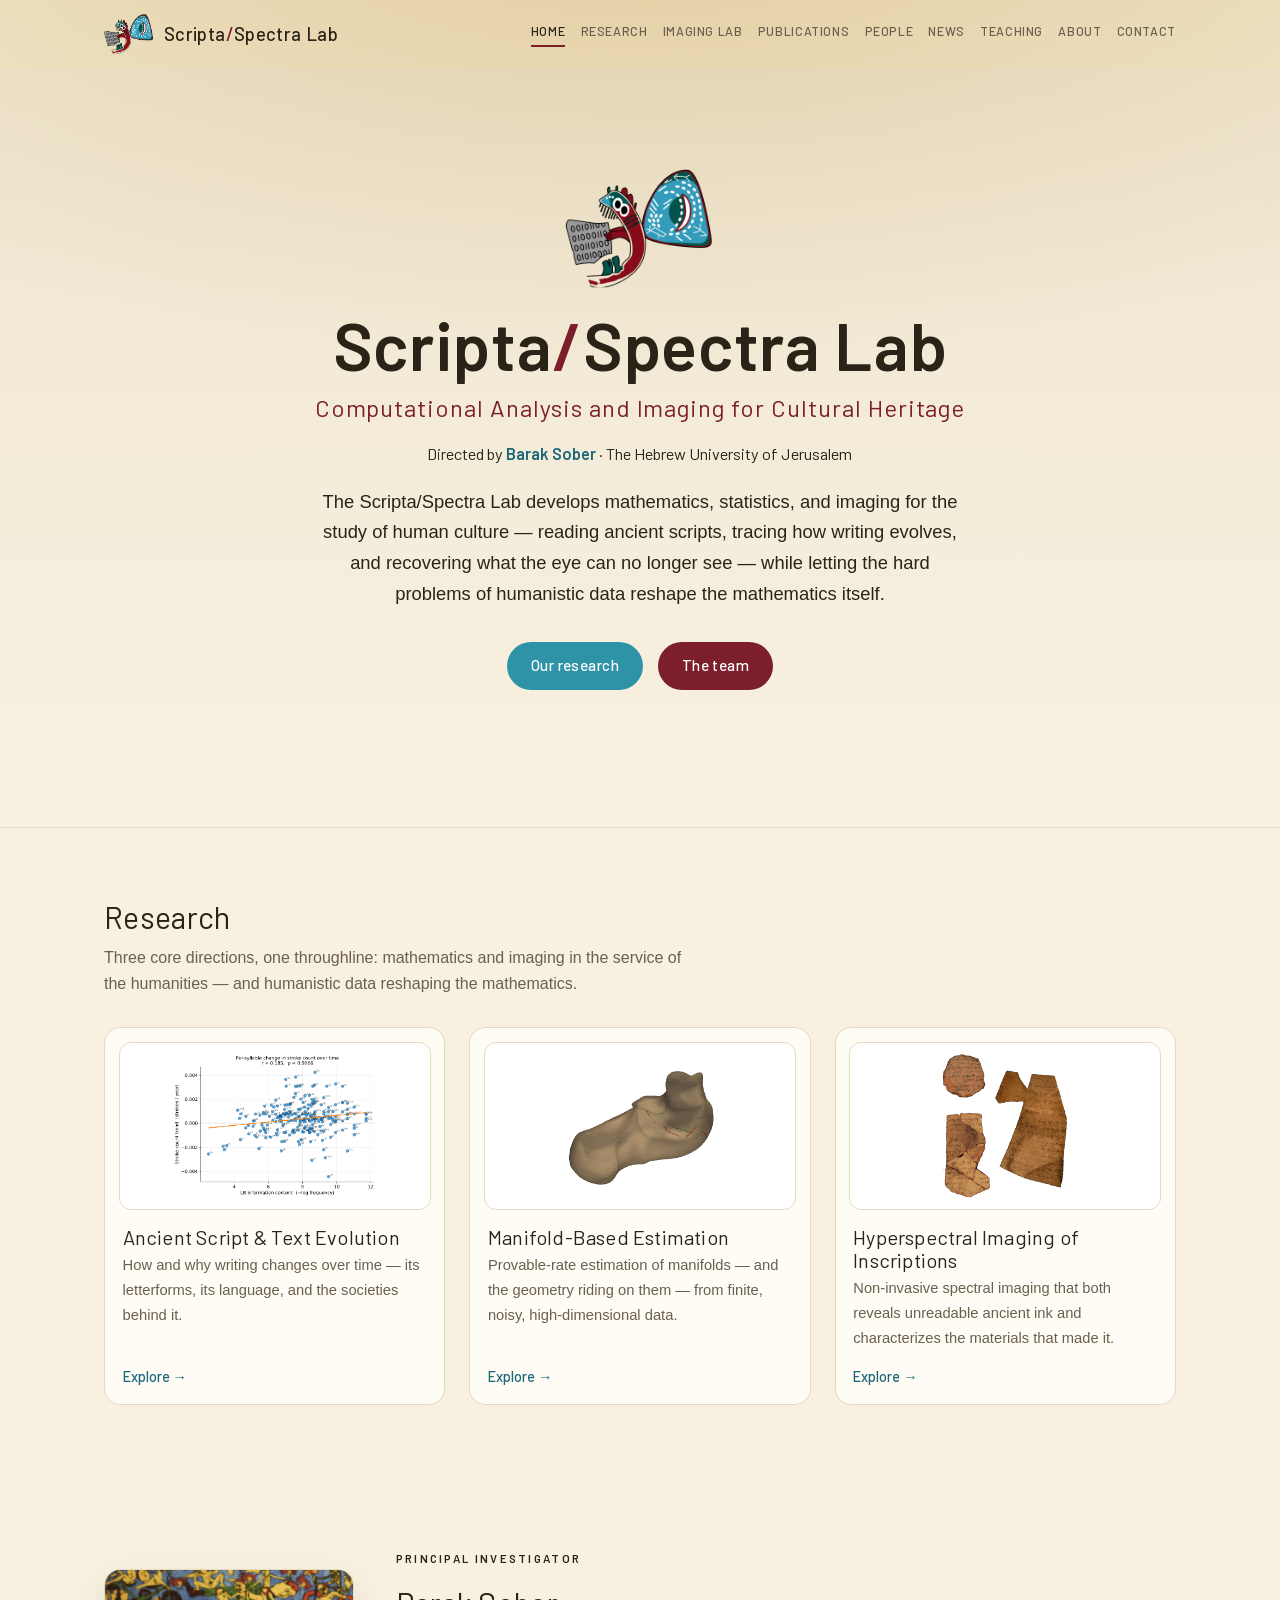
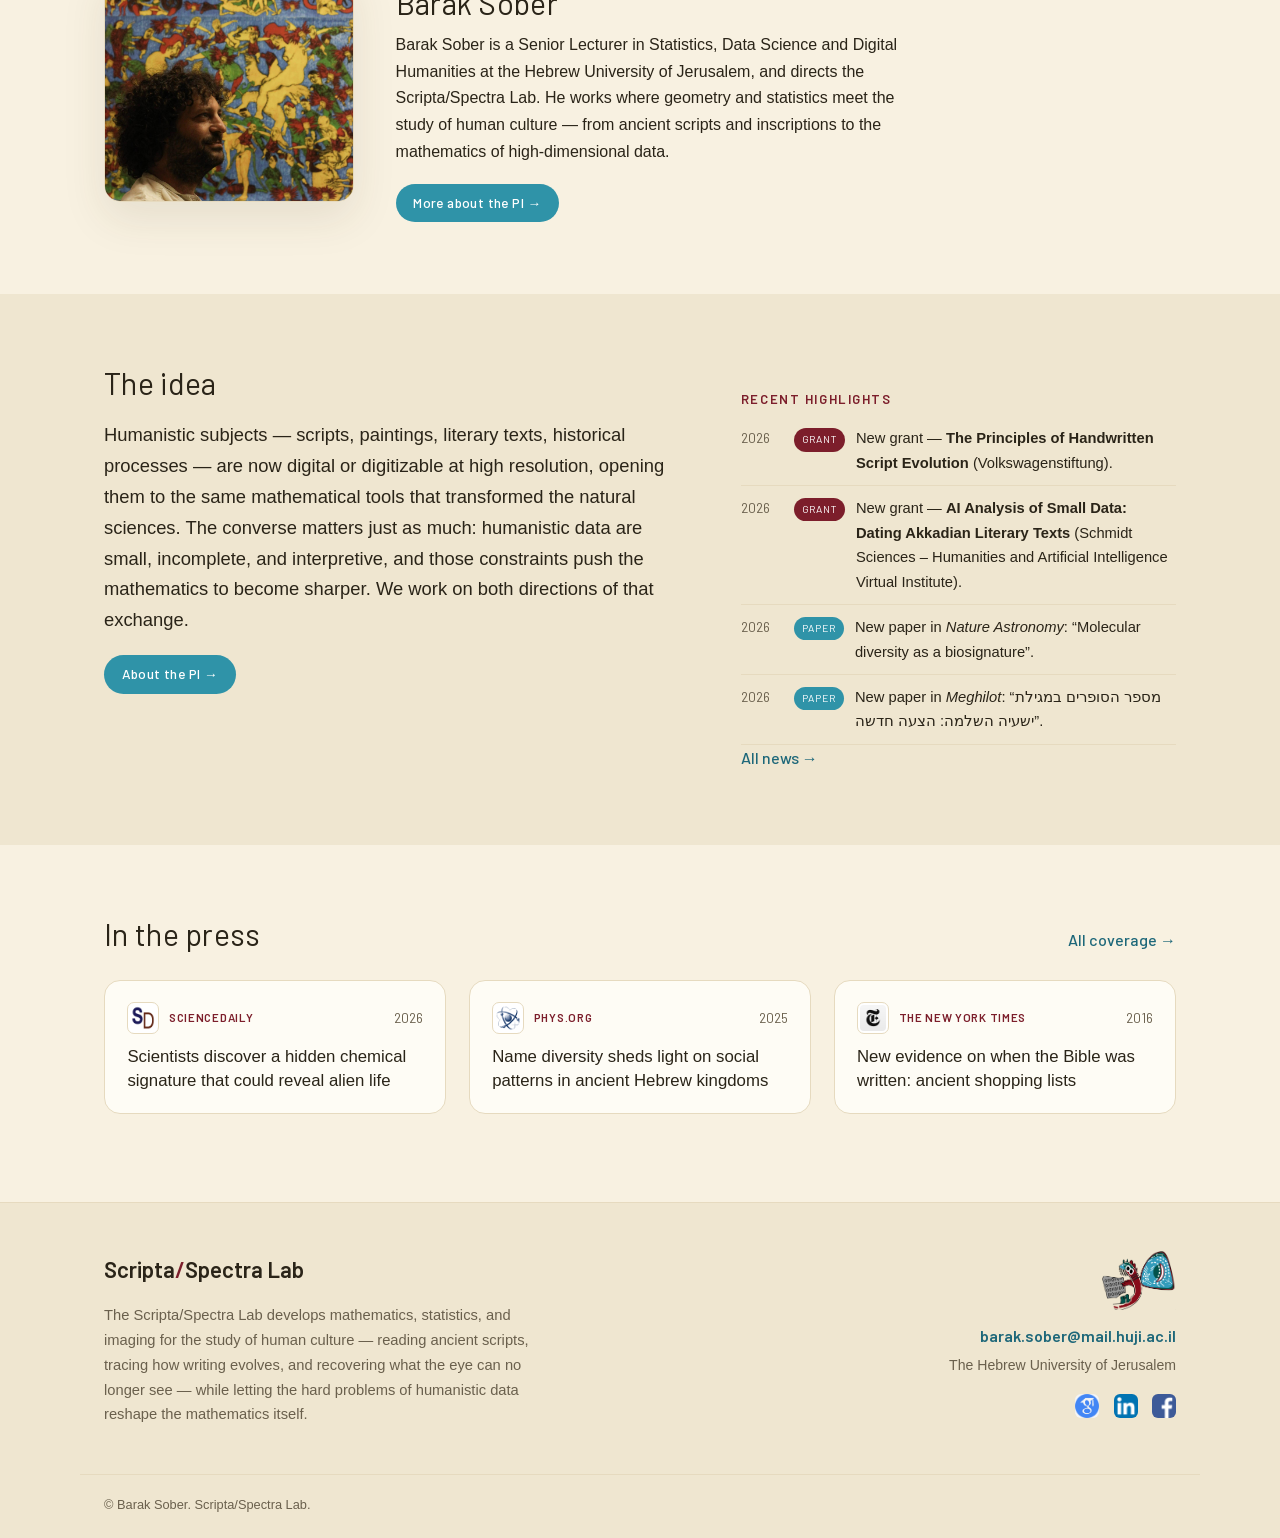
==== commit 3cf12445: "Keep richer blur on Home hero; lighter see-through header on inner pages Co-Authored-By: Claude Opus" ====
--- a/index.html
+++ b/index.html
@@ -6,7 +6,7 @@
 <title>Home — Scripta/Spectra Lab</title>
 <meta name="description" content="Scripta/Spectra Lab — Computational Analysis and Imaging for Cultural Heritage. Barak Sober, The Hebrew University of Jerusalem.">
 <link rel="icon" href="assets/img/favicon_mascot.png">
-<link rel="stylesheet" href="css/style.css?v=e87c0e6e">
+<link rel="stylesheet" href="css/style.css?v=92d4e822">
 </head>
 <body class="has-hero">
 <header class="nav" id="nav">
--- a/css/style.css
+++ b/css/style.css
@@ -39,13 +39,14 @@
 /* ---- nav ---- */
 /* --sc (0..1) is the "solidity" of the header: 0 = transparent, 1 = full background.
    Non-hero pages default to 1 (always solid); on hero pages JS ramps it with scroll. */
-.nav{position:fixed;top:0;left:0;right:0;z-index:60;--sc:1;
-  background:color-mix(in srgb, var(--bg) calc(var(--sc)*42%), transparent);
+.nav{position:fixed;top:0;left:0;right:0;z-index:60;--sc:1;--navop:42%;--navblur:3px;
+  background:color-mix(in srgb, var(--bg) calc(var(--sc)*var(--navop)), transparent);
   border-bottom:1px solid color-mix(in srgb, var(--line) calc(var(--sc)*100%), transparent);
   box-shadow:0 4px 20px rgba(70,54,28, calc(var(--sc)*.06));
-  -webkit-backdrop-filter:saturate(1.15) blur(calc(var(--sc)*3px));
-  backdrop-filter:saturate(1.15) blur(calc(var(--sc)*3px))}
-body.has-hero .nav{--sc:0}
+  -webkit-backdrop-filter:saturate(1.2) blur(calc(var(--sc)*var(--navblur)));
+  backdrop-filter:saturate(1.2) blur(calc(var(--sc)*var(--navblur)))}
+/* Home hero: keep the richer frosted blur; inner pages stay lighter & see-through */
+body.has-hero .nav{--sc:0;--navop:50%;--navblur:10px}
 .nav-inner{display:flex;align-items:center;justify-content:space-between;height:68px}
 .brand{display:flex;align-items:center;gap:.6rem;color:var(--ink)}
 .brand:hover{text-decoration:none;opacity:.85}
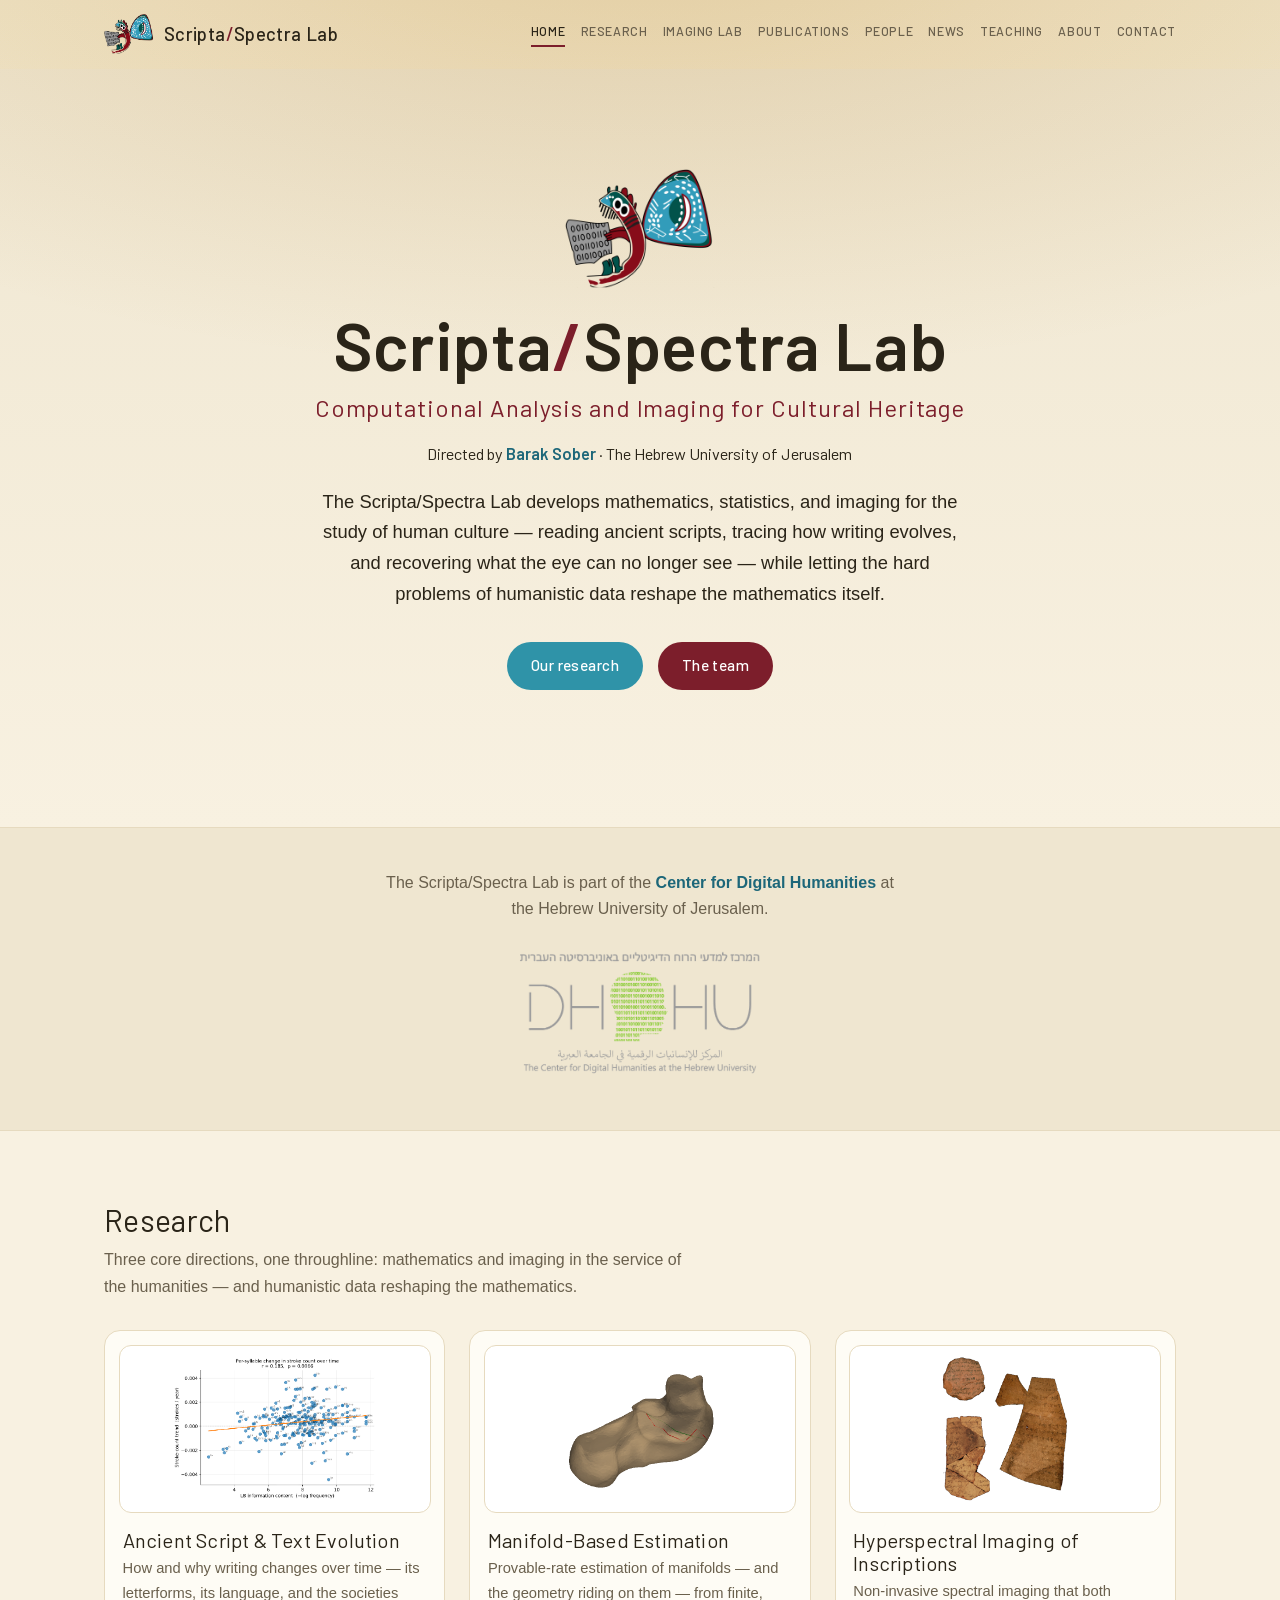
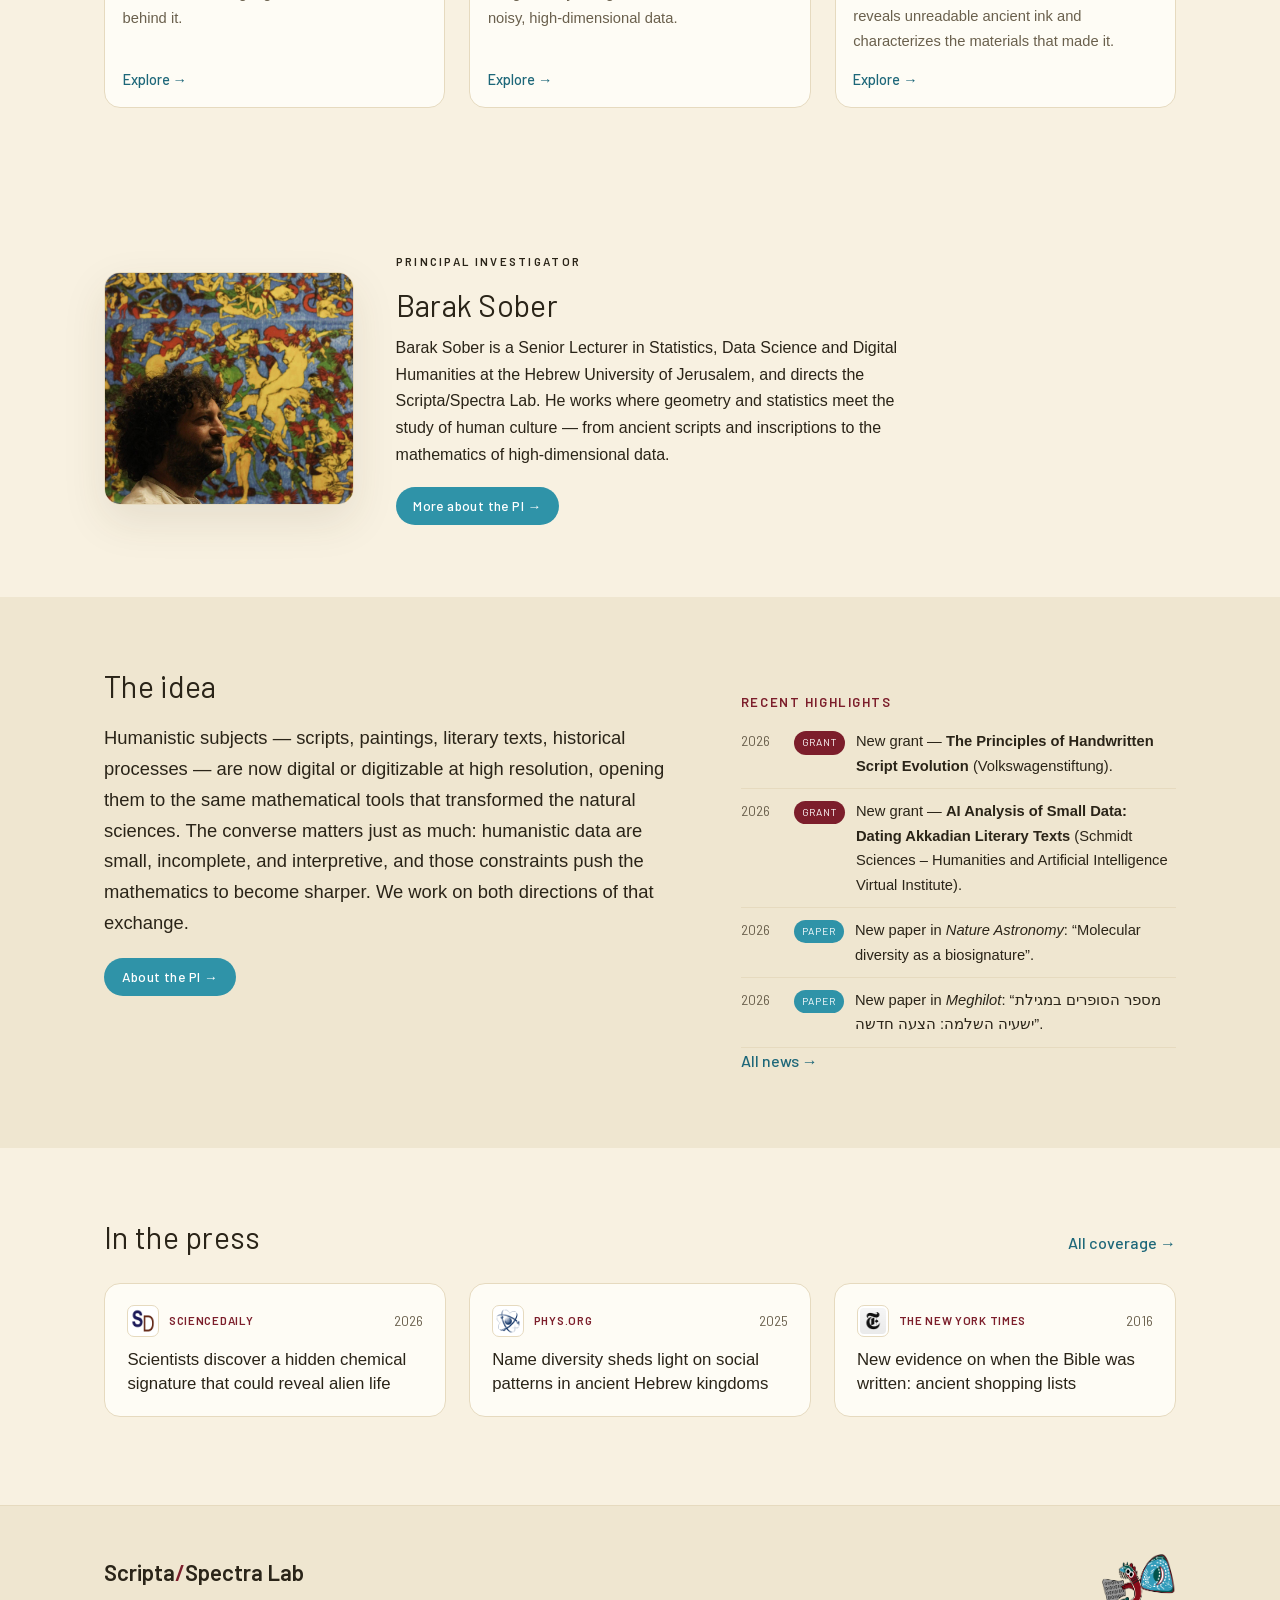
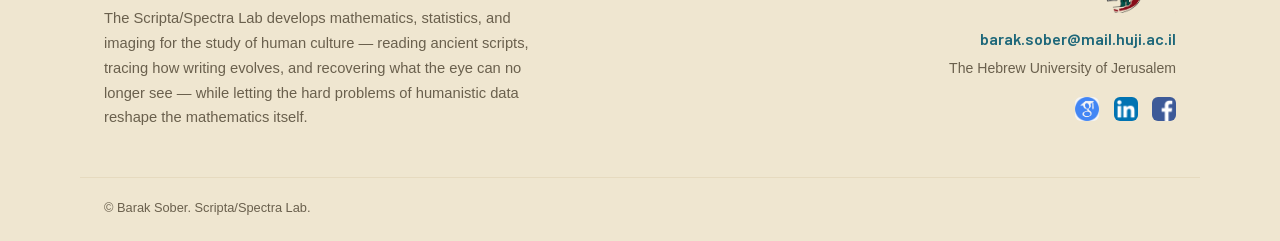
==== commit 4ab6503b: "Home: add Center for Digital Humanities affiliation band with linked CDH logo Co-Authored-By: Claude" ====
--- a/index.html
+++ b/index.html
@@ -6,7 +6,7 @@
 <title>Home — Scripta/Spectra Lab</title>
 <meta name="description" content="Scripta/Spectra Lab — Computational Analysis and Imaging for Cultural Heritage. Barak Sober, The Hebrew University of Jerusalem.">
 <link rel="icon" href="assets/img/favicon_mascot.png">
-<link rel="stylesheet" href="css/style.css?v=92d4e822">
+<link rel="stylesheet" href="css/style.css?v=d3d2a01b">
 </head>
 <body class="has-hero">
 <header class="nav" id="nav">
@@ -34,6 +34,16 @@
       <a class="btn" href="research.html">Our research</a>
       <a class="btn alt" href="people.html">The team</a>
     </div>
+  </div>
+</section>
+
+<section class="affil-band">
+  <div class="wrap affil-inner reveal">
+    <p class="affil-text">The Scripta/Spectra Lab is part of the
+      <a href="https://en-digitalhumanities.huji.ac.il/" target="_blank" rel="noopener">Center for Digital Humanities</a>
+      at the Hebrew University of Jerusalem.</p>
+    <a class="affil-logo" href="https://en-digitalhumanities.huji.ac.il/" target="_blank" rel="noopener" aria-label="Center for Digital Humanities at the Hebrew University">
+      <img src="assets/img/logo_cdh.png" alt="The Center for Digital Humanities at the Hebrew University"></a>
   </div>
 </section>
 
--- a/css/style.css
+++ b/css/style.css
@@ -137,6 +137,15 @@
 .hl-txt{font-size:.92rem}
 .funders-sec{padding:3rem 0}
 
+/* ---- home: Center for Digital Humanities affiliation ---- */
+.affil-band{padding:2.6rem 0;background:var(--bg-alt);border-bottom:1px solid var(--line)}
+.affil-inner{text-align:center}
+.affil-text{color:var(--muted);max-width:60ch;margin:0 auto 1rem}
+.affil-text a{font-weight:600}
+.affil-logo{display:inline-block;max-width:300px;transition:.15s}
+.affil-logo img{width:100%;height:auto}
+.affil-logo:hover{opacity:.82;transform:translateY(-2px)}
+
 /* ---- home: principal investigator ---- */
 .pi-band{display:grid;grid-template-columns:250px 1fr;gap:2.6rem;align-items:center}
 .pi-photo{width:250px;height:auto;border-radius:var(--radius);box-shadow:var(--shadow);border:1px solid var(--line)}
@@ -217,6 +226,11 @@
 .method h3{display:flex;flex-wrap:wrap;align-items:center;gap:.5rem}
 .method .dev{font-family:var(--disp);font-size:.58rem;text-transform:uppercase;letter-spacing:.08em;
   color:#fff;background:var(--gold);padding:.14rem .5rem;border-radius:10px;white-space:nowrap;font-weight:600}
+.mgr-intro{display:flex;gap:1.4rem;align-items:center;background:var(--card);border:1px solid var(--line);
+  border-radius:var(--radius);padding:1.4rem 1.6rem;box-shadow:var(--shadow);margin-top:1.4rem}
+.mgr-photo{width:96px;height:96px;border-radius:50%;object-fit:cover;flex-shrink:0}
+.mgr-text h3{font-size:1.3rem;margin:.15rem 0 .4rem}
+.mgr-text p{margin:0;color:var(--muted);font-size:.95rem}
 .doc-form{background:var(--card);border:1px solid var(--line);border-radius:var(--radius);
   padding:1.8rem;box-shadow:var(--shadow);margin-top:1.2rem}
 .doc-form label{display:block;font-family:var(--disp);font-weight:500;font-size:.85rem;
@@ -299,6 +313,7 @@
 .al-name{font-family:var(--disp);font-weight:600}
 .al-deg{font-family:var(--disp);font-size:.7rem;text-transform:uppercase;letter-spacing:.05em;
   color:#fff;background:var(--green);padding:.1rem .45rem;border-radius:10px}
+.al-deg.staff{background:var(--teal)}
 .al-st{color:var(--muted);font-size:.85rem}
 .al-now{color:var(--teal-d);font-size:.9rem}
 .cv-pointer{color:var(--muted);font-size:.9rem;margin-top:1.2rem}
@@ -375,6 +390,7 @@
   .feat-grid,.feat-banner{grid-template-columns:1fr}
   .feat-banner .fb-media,.feat-banner.flip .fb-media{order:2}
   .methods,.doc-form .ff.two,.matherapy-grid{grid-template-columns:1fr}
+  .mgr-intro{flex-direction:column;text-align:center}
   .rs,.rs.alt{grid-template-columns:1fr;gap:1.4rem}.rs.alt .rs-media{order:0}
   .foot-right{text-align:left}.foot .social{justify-content:flex-start}
   .about-photo img{max-width:280px}
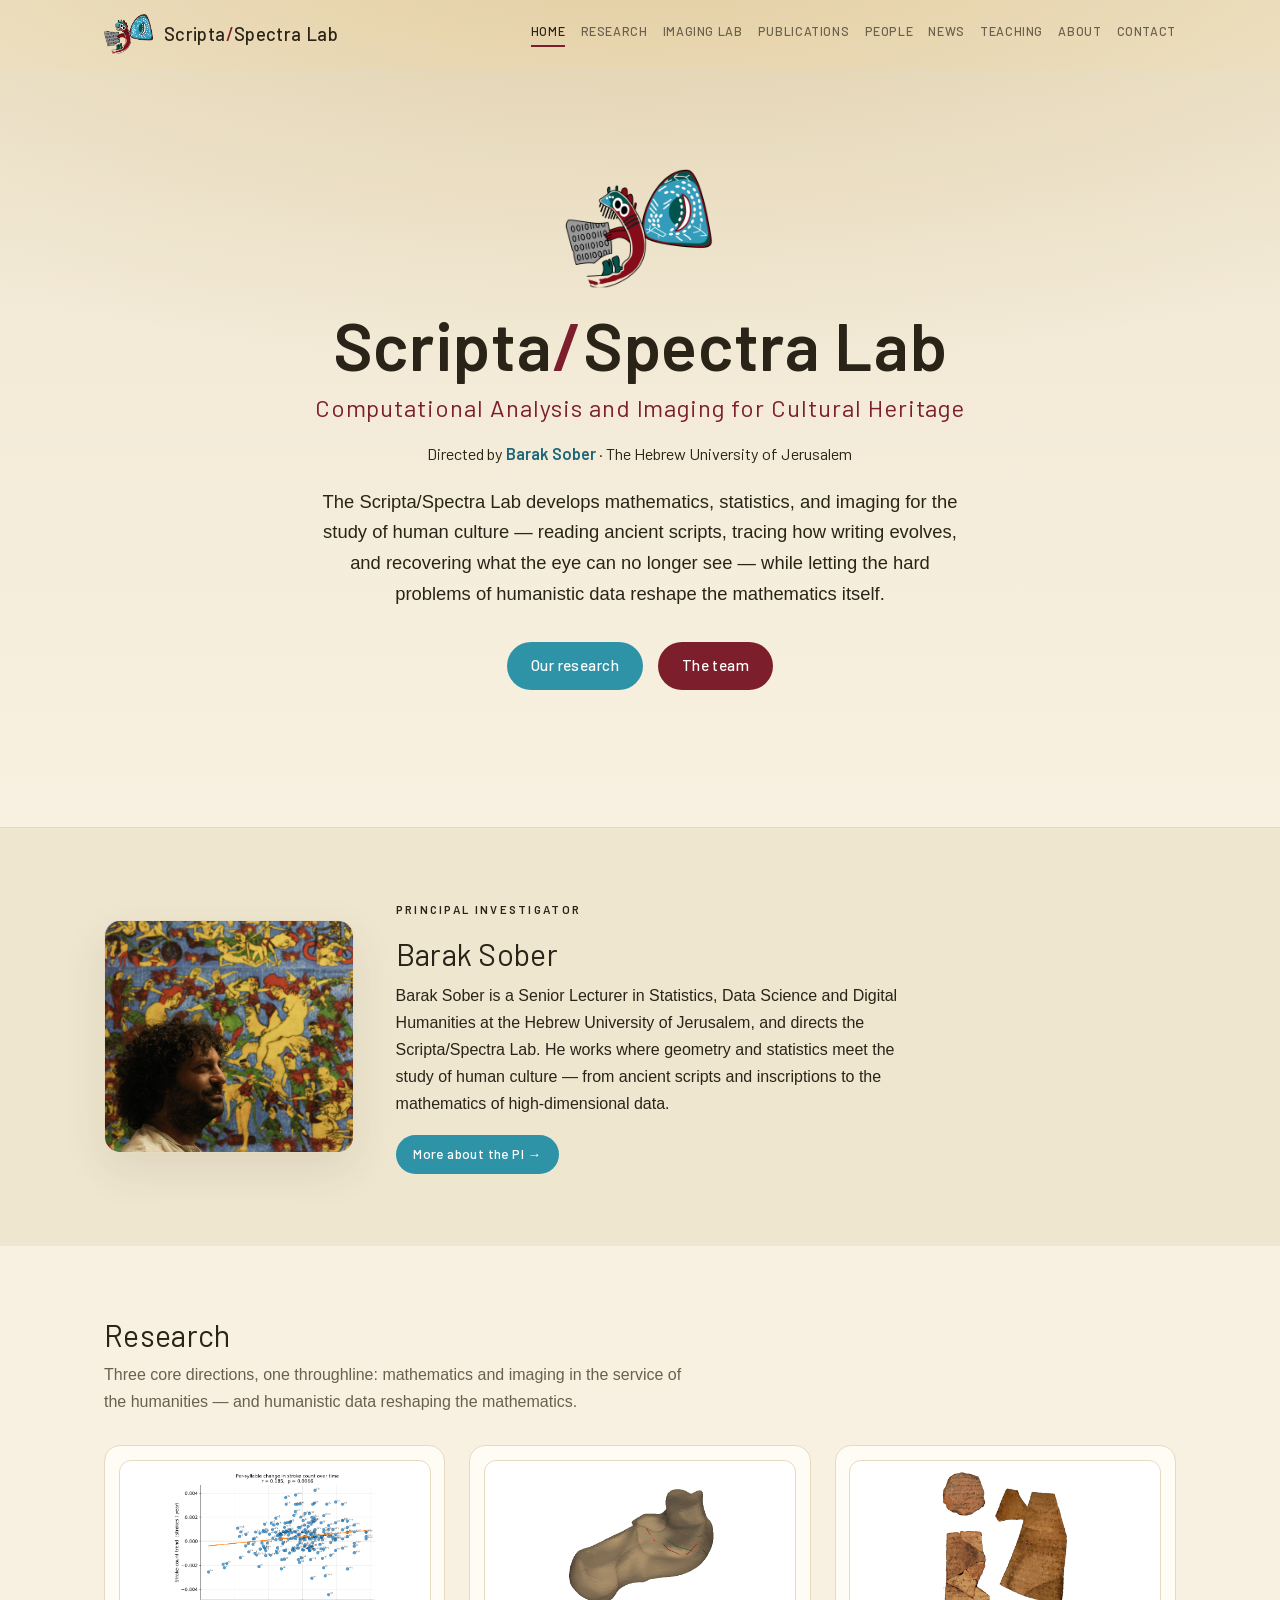
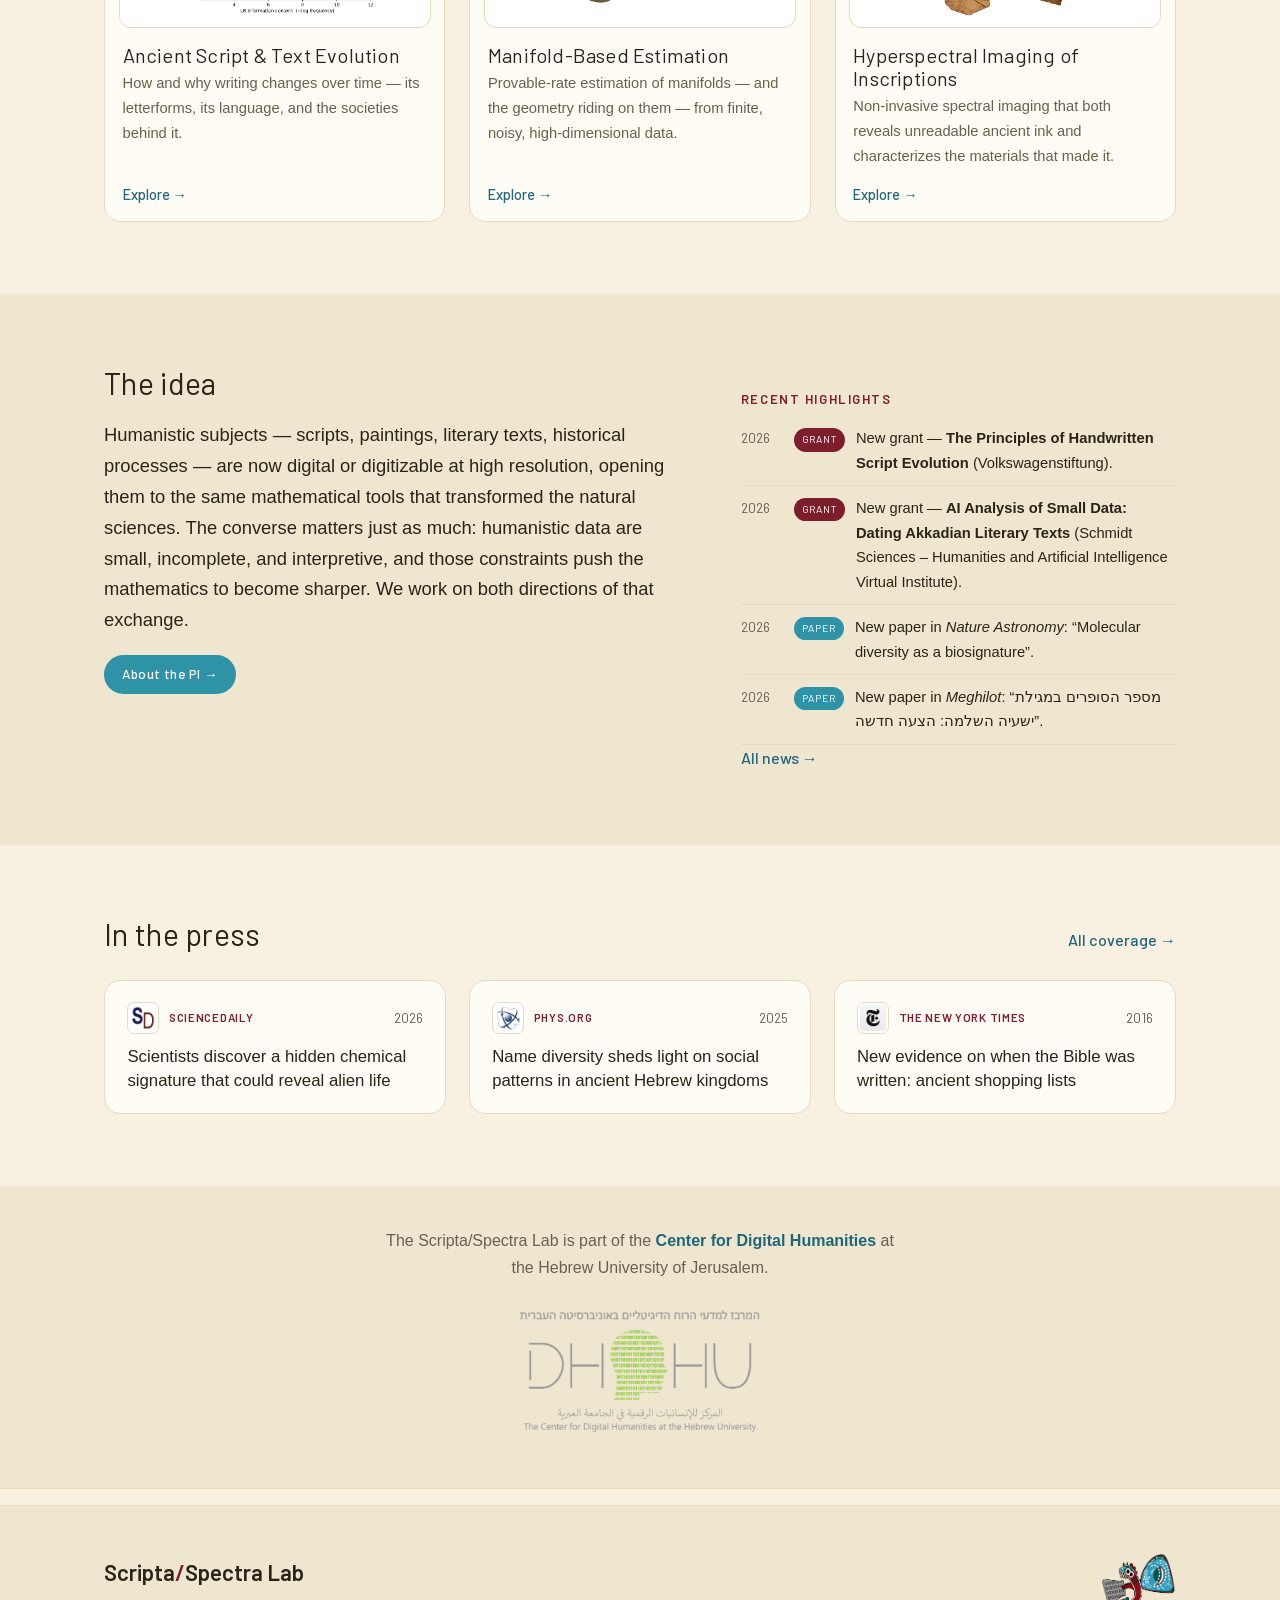
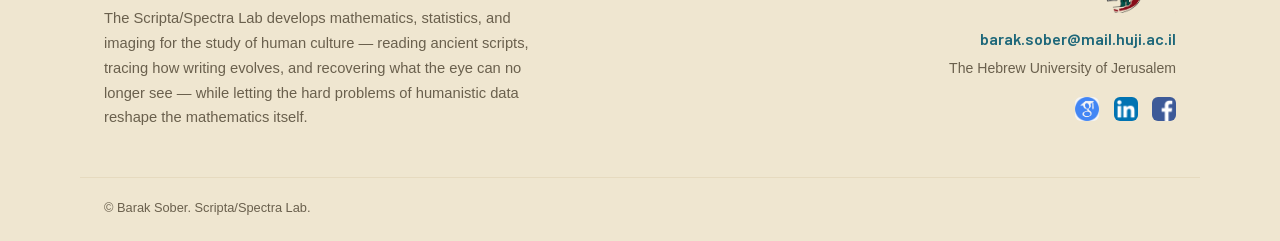
==== commit a115f1e5: "Home: move PI section above Research; move CDH affiliation to the bottom Co-Authored-By: Claude Opus" ====
--- a/index.html
+++ b/index.html
@@ -37,13 +37,15 @@
   </div>
 </section>
 
-<section class="affil-band">
-  <div class="wrap affil-inner reveal">
-    <p class="affil-text">The Scripta/Spectra Lab is part of the
-      <a href="https://en-digitalhumanities.huji.ac.il/" target="_blank" rel="noopener">Center for Digital Humanities</a>
-      at the Hebrew University of Jerusalem.</p>
-    <a class="affil-logo" href="https://en-digitalhumanities.huji.ac.il/" target="_blank" rel="noopener" aria-label="Center for Digital Humanities at the Hebrew University">
-      <img src="assets/img/logo_cdh.png" alt="The Center for Digital Humanities at the Hebrew University"></a>
+<section class="section alt">
+  <div class="wrap pi-band reveal">
+    <img class="pi-photo" src="assets/img/bio_portrait.jpg" alt="Barak Sober">
+    <div class="pi-text">
+      <p class="eyebrow">Principal Investigator</p>
+      <h2>Barak Sober</h2>
+      <p>Barak Sober is a Senior Lecturer in Statistics, Data Science and Digital Humanities at the Hebrew University of Jerusalem, and directs the Scripta/Spectra Lab. He works where geometry and statistics meet the study of human culture &mdash; from ancient scripts and inscriptions to the mathematics of high-dimensional data.</p>
+      <a class="btn small" href="about.html">More about the PI →</a>
+    </div>
   </div>
 </section>
 
@@ -61,18 +63,6 @@
           <div class="tc-img"><img src="assets/img/inscriptions.png" alt=""></div>
           <h3>Hyperspectral Imaging of Inscriptions</h3><p>Non-invasive spectral imaging that both reveals unreadable ancient ink and characterizes the materials that made it.</p><span class="tc-go">Explore →</span>
         </a></div>
-  </div>
-</section>
-
-<section class="section">
-  <div class="wrap pi-band reveal">
-    <img class="pi-photo" src="assets/img/bio_portrait.jpg" alt="Barak Sober">
-    <div class="pi-text">
-      <p class="eyebrow">Principal Investigator</p>
-      <h2>Barak Sober</h2>
-      <p>Barak Sober is a Senior Lecturer in Statistics, Data Science and Digital Humanities at the Hebrew University of Jerusalem, and directs the Scripta/Spectra Lab. He works where geometry and statistics meet the study of human culture &mdash; from ancient scripts and inscriptions to the mathematics of high-dimensional data.</p>
-      <a class="btn small" href="about.html">More about the PI →</a>
-    </div>
   </div>
 </section>
 
@@ -101,6 +91,16 @@
   </div>
 </section>
 
+<section class="affil-band">
+  <div class="wrap affil-inner reveal">
+    <p class="affil-text">The Scripta/Spectra Lab is part of the
+      <a href="https://en-digitalhumanities.huji.ac.il/" target="_blank" rel="noopener">Center for Digital Humanities</a>
+      at the Hebrew University of Jerusalem.</p>
+    <a class="affil-logo" href="https://en-digitalhumanities.huji.ac.il/" target="_blank" rel="noopener" aria-label="Center for Digital Humanities at the Hebrew University">
+      <img src="assets/img/logo_cdh.png" alt="The Center for Digital Humanities at the Hebrew University"></a>
+  </div>
+</section>
+
 </main>
 <footer class="foot">
   <div class="wrap foot-grid">
